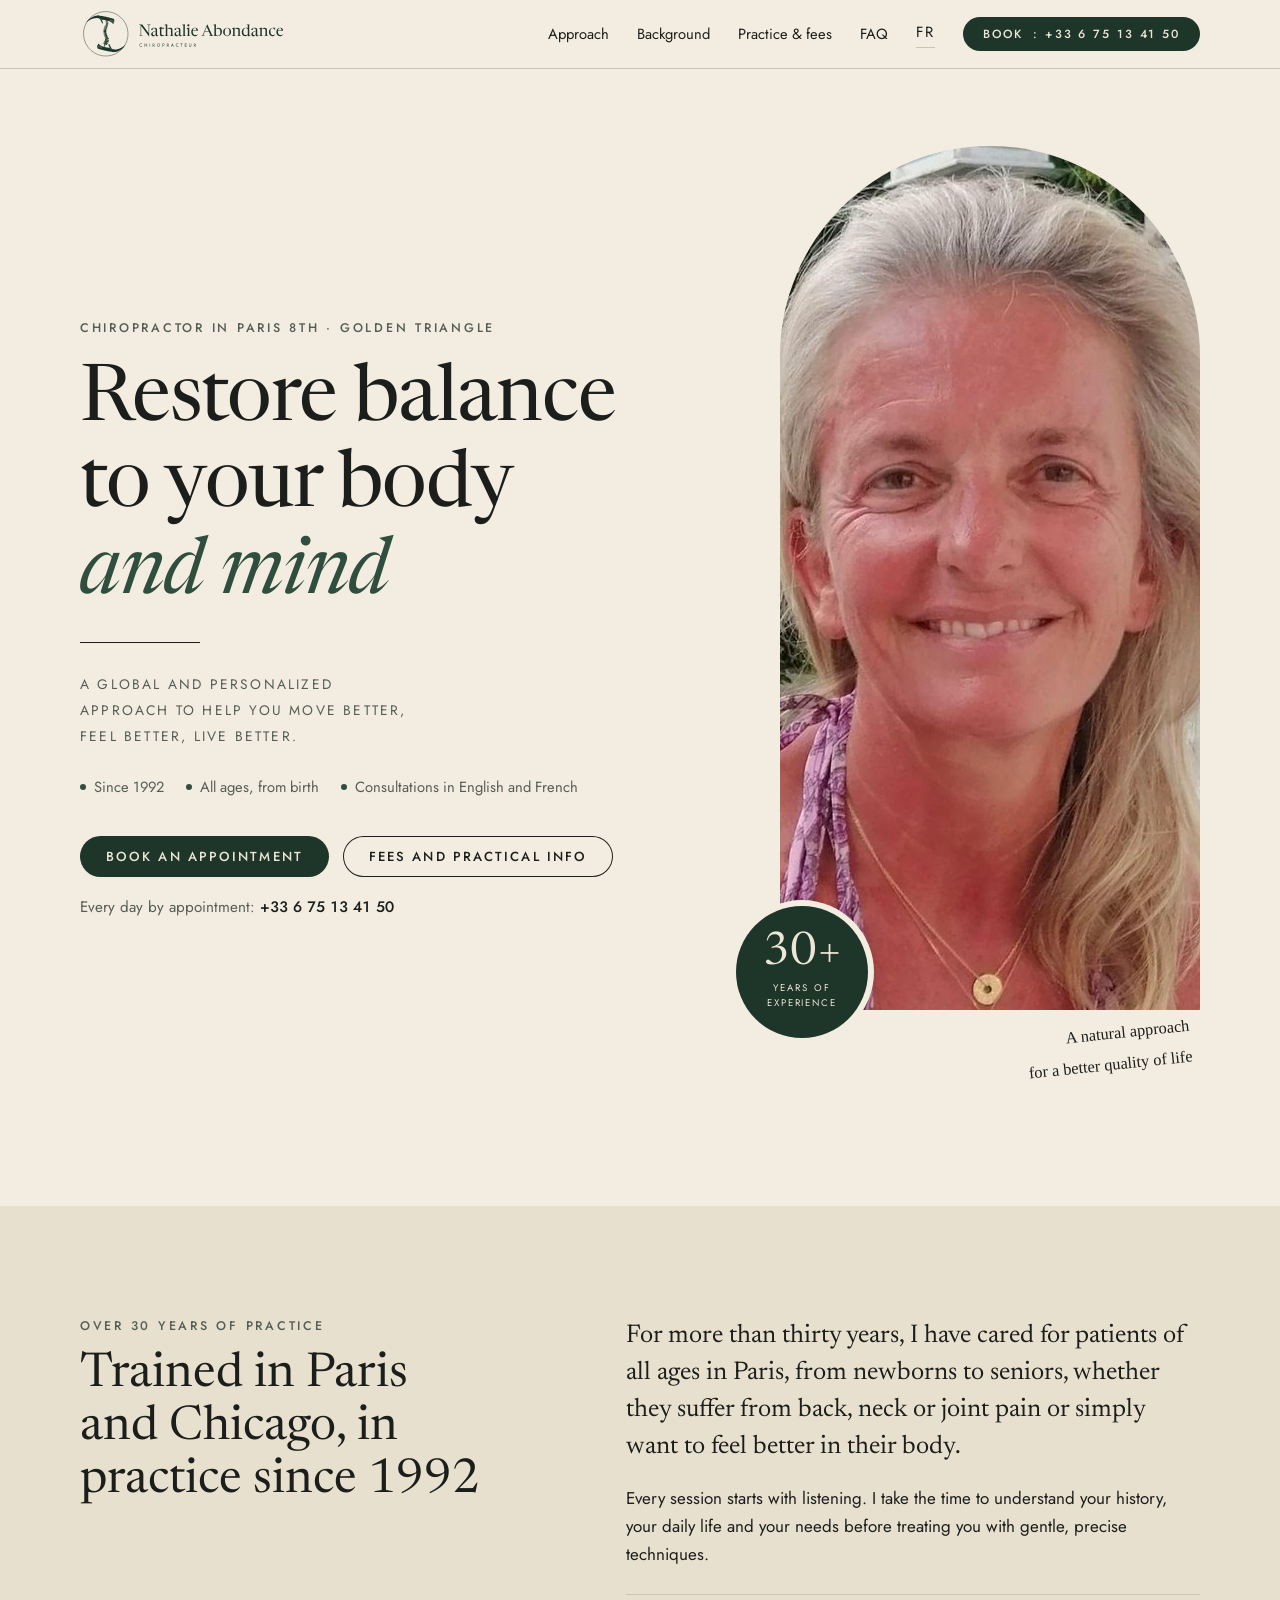
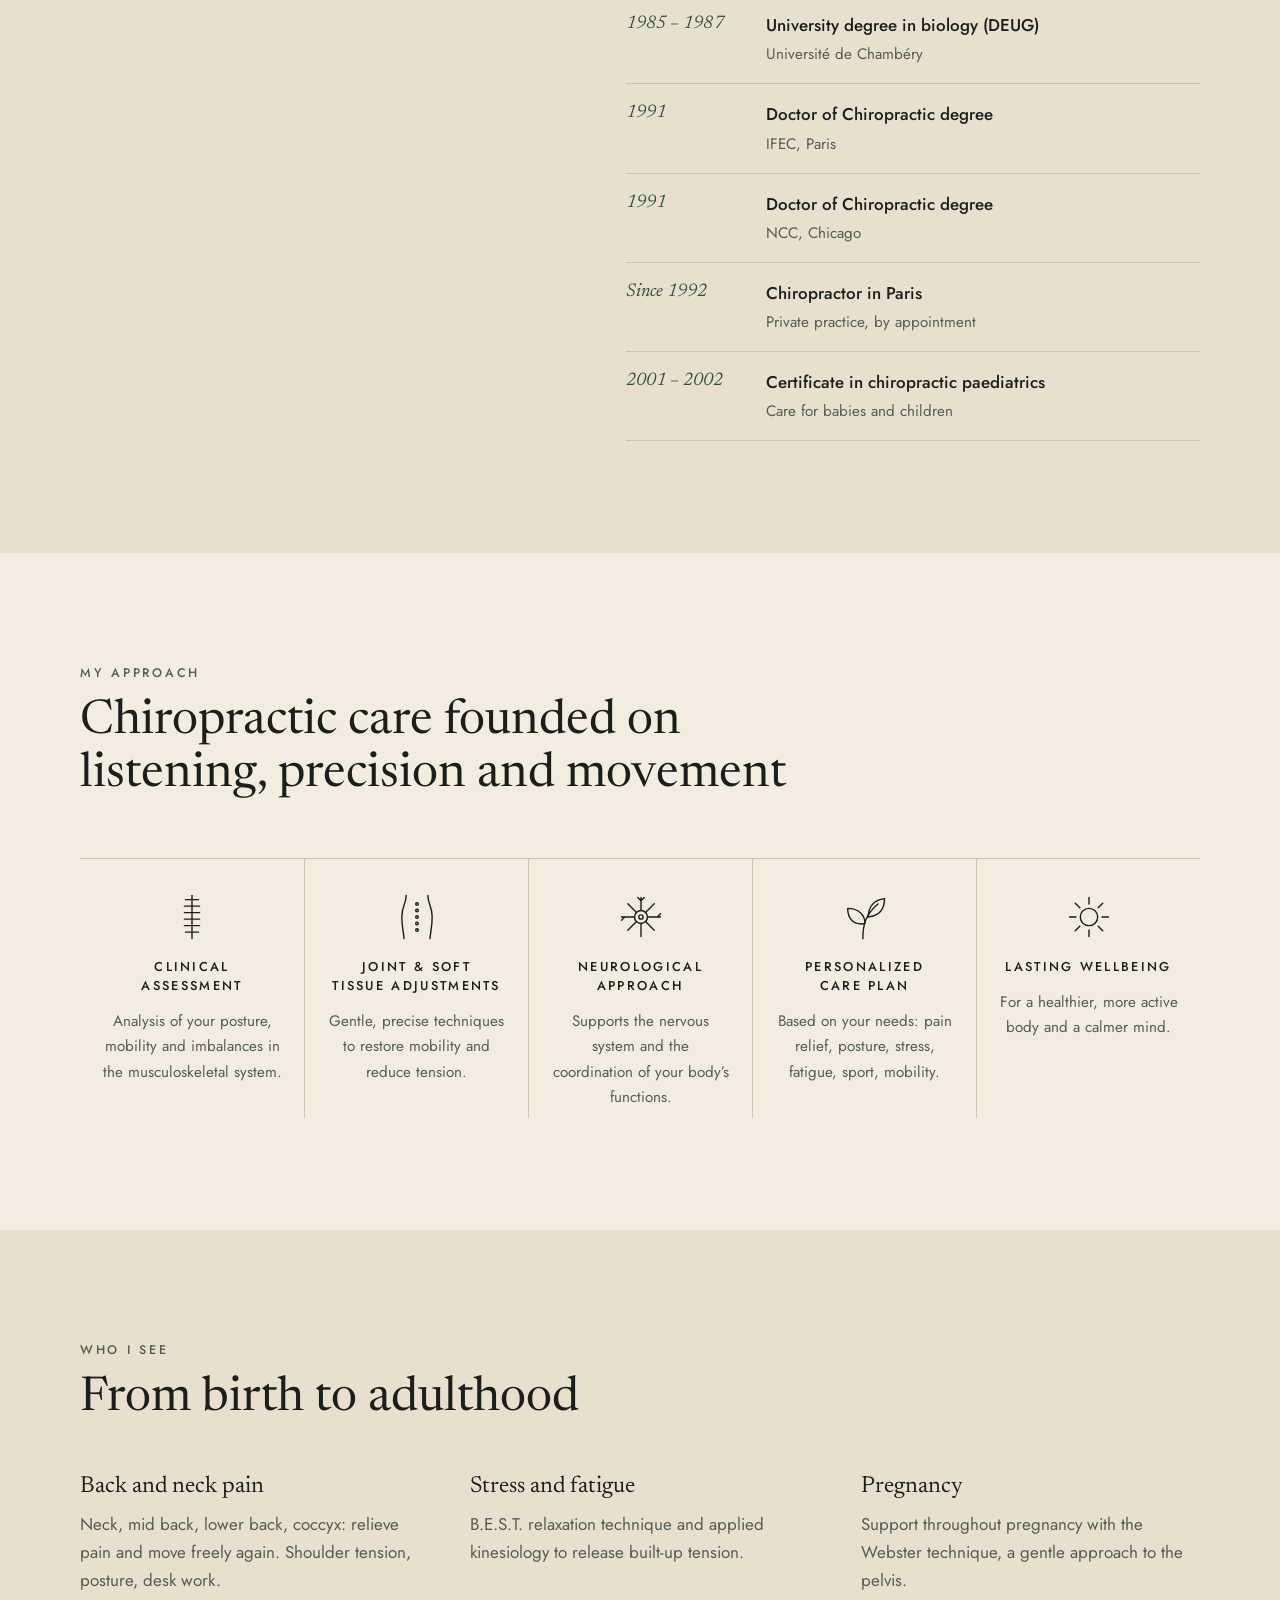
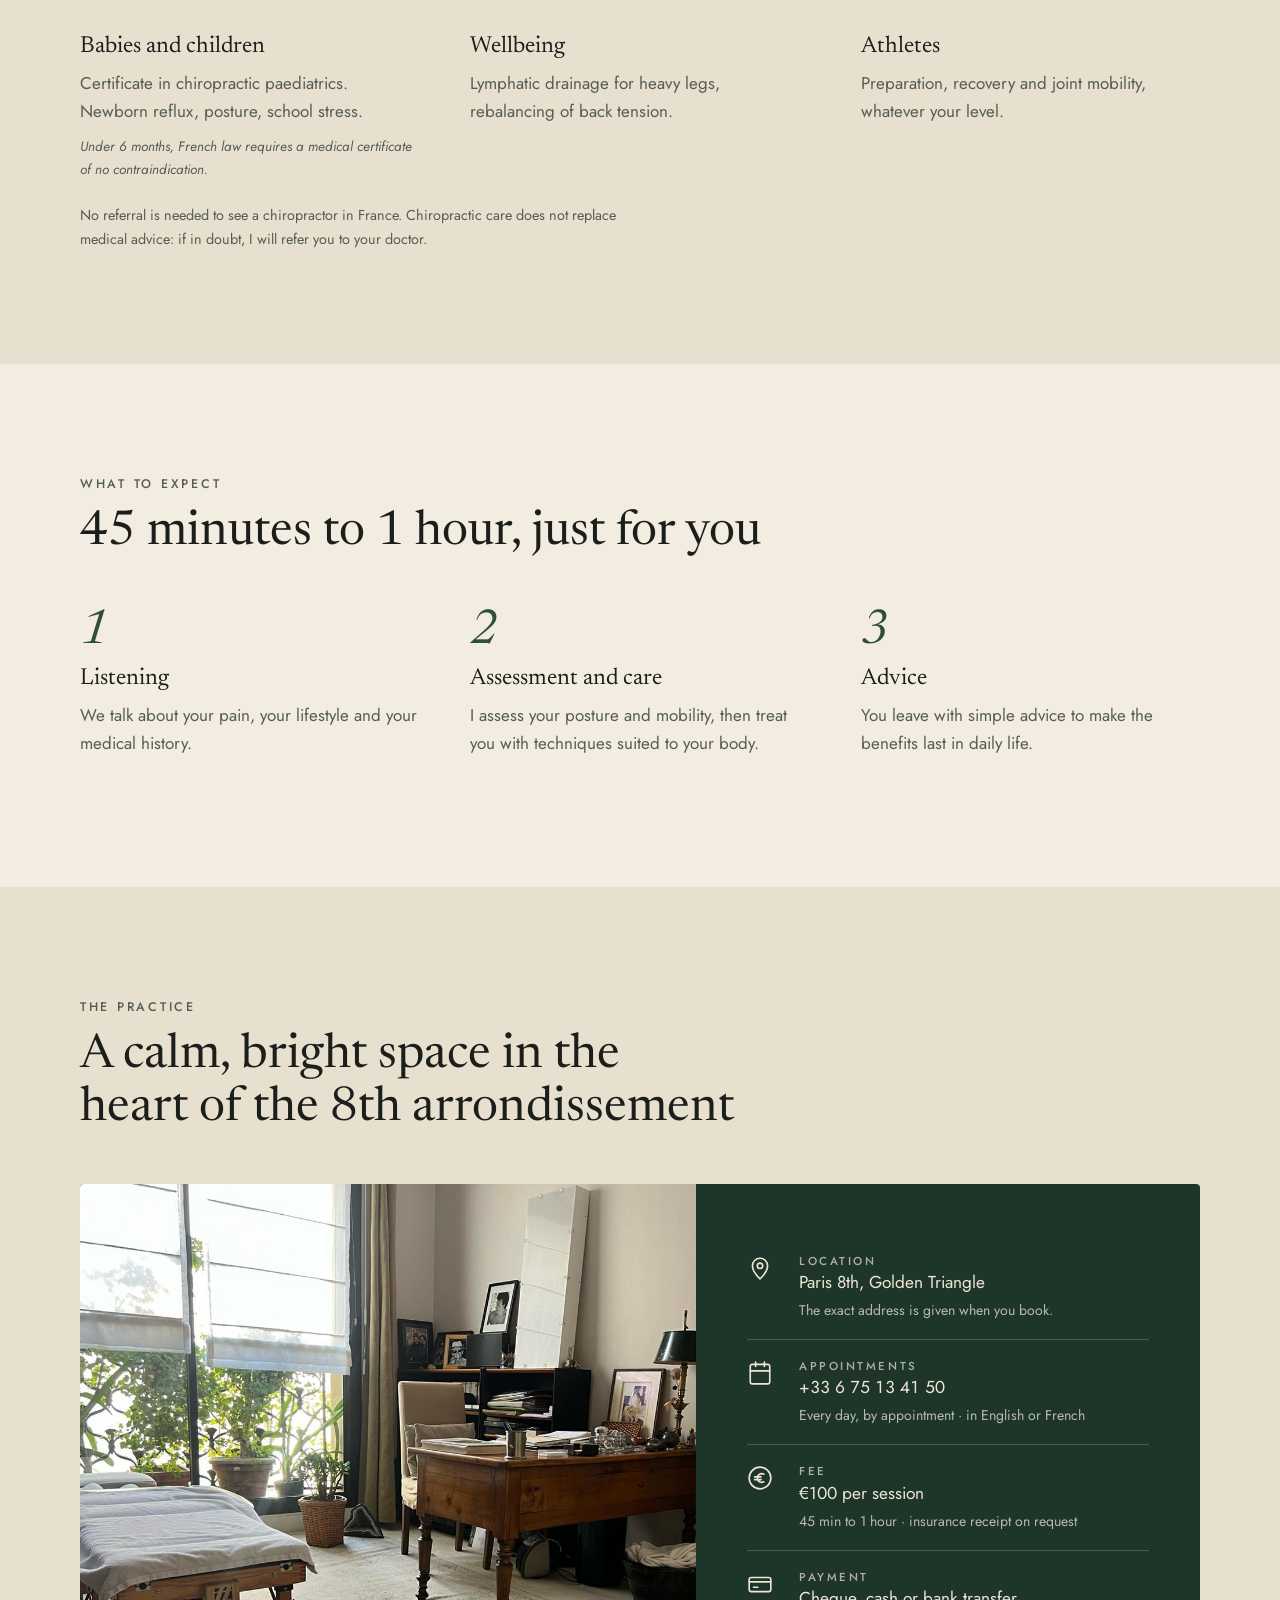
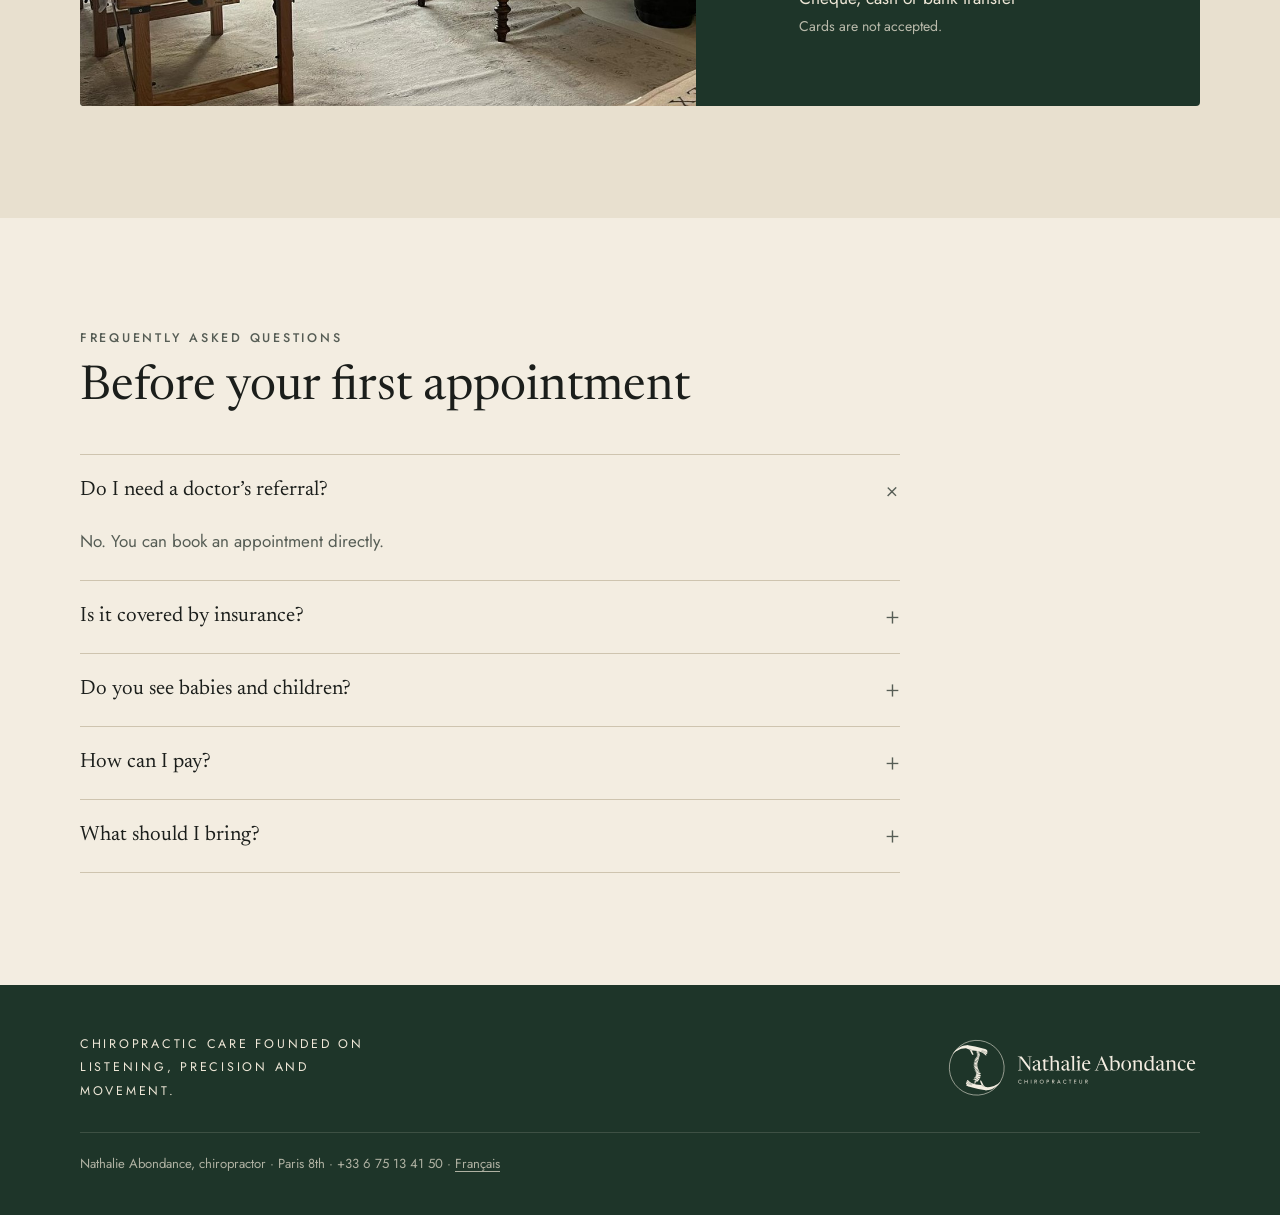
==== en.html @ 0d1b5d52 "Site vitrine de Nathalie Abondance, chiropracteur Version FR et EN, logo, favicon, données structuré" ====
<!doctype html>
<html lang="en">
<head>
<meta charset="utf-8">
<meta name="viewport" content="width=device-width, initial-scale=1, viewport-fit=cover">
<title>Nathalie Abondance, English-speaking chiropractor in Paris 8th</title>
<meta name="description" content="Nathalie Abondance, English-speaking chiropractor in Paris 8th arrondissement (Golden Triangle), trained in Paris and Chicago, in practice since 1992. Back and neck pain, stress, pregnancy, babies and children. €100 per session, by appointment.">
<link rel="canonical" href="https://nabondance-chiro.fr/en.html">
<link rel="alternate" hreflang="fr" href="https://nabondance-chiro.fr/">
<link rel="alternate" hreflang="en" href="https://nabondance-chiro.fr/en.html">
<link rel="alternate" hreflang="x-default" href="https://nabondance-chiro.fr/">
<meta property="og:type" content="website">
<meta property="og:locale" content="en_GB">
<meta property="og:title" content="Nathalie Abondance, English-speaking chiropractor in Paris">
<meta property="og:description" content="Over 30 years of experience. A global and personalized approach, from birth to adulthood. Consultations in English and French. Paris 8th, Golden Triangle.">
<meta property="og:image" content="https://nabondance-chiro.fr/images/portrait.jpg">
<meta name="theme-color" content="#F3EDE1">
<link rel="preconnect" href="https://fonts.googleapis.com">
<link rel="preconnect" href="https://fonts.gstatic.com" crossorigin>
<link rel="stylesheet" href="https://fonts.googleapis.com/css2?family=Newsreader:ital,opsz,wght@0,6..72,400;0,6..72,500;1,6..72,400&family=Jost:wght@400;500&family=Homemade+Apple&display=swap">
<link rel="icon" href="logo/favicon.svg" type="image/svg+xml">
<link rel="icon" href="logo/favicon-32.png" sizes="32x32" type="image/png">
<link rel="apple-touch-icon" href="logo/apple-touch-icon.png">
<link rel="stylesheet" href="styles.css">
<script type="application/ld+json">
{
  "@context": "https://schema.org",
  "@type": "MedicalBusiness",
  "name": "Nathalie Abondance, chiropractor",
  "description": "English-speaking chiropractor in Paris 8th, Golden Triangle. In practice since 1992. Adults, pregnant women, babies and children.",
  "url": "https://nabondance-chiro.fr/en.html",
  "image": "https://nabondance-chiro.fr/images/portrait.jpg",
  "logo": "https://nabondance-chiro.fr/logo/logo.svg",
  "telephone": "+33675134150",
  "priceRange": "€100",
  "currenciesAccepted": "EUR",
  "paymentAccepted": "Cheque, cash, bank transfer",
  "availableLanguage": ["en", "fr"],
  "address": {
    "@type": "PostalAddress",
    "postalCode": "75008",
    "addressLocality": "Paris",
    "addressCountry": "FR"
  },
  "areaServed": "Paris"
}
</script>
</head>
<body>

<header class="entete">
  <div class="cadre">
    <a class="marque" href="#home"><img src="logo/logo.svg" alt="Nathalie Abondance, chiropractor" width="622" height="156"></a>
    <nav class="nav" aria-label="Main navigation">
      <a href="#approach">Approach</a>
      <a href="#background">Background</a>
      <a href="#practice">Practice &amp; fees</a>
      <a href="#faq">FAQ</a>
      <a class="langue" href="index.html" hreflang="fr" lang="fr">FR</a>
      <a class="bouton" href="tel:+33675134150">Book<span>: +33 6 75 13 41 50</span></a>
    </nav>
  </div>
</header>

<main>
  <section class="bande accroche" id="home">
    <div class="cadre">
      <div>
        <p class="etiquette">Chiropractor in Paris 8th · Golden Triangle</p>
        <h1>Restore balance to your body <em>and mind</em></h1>
        <hr class="filet-court">
        <p class="sous-titre">A global and personalized approach to help you move better, feel better, live better.</p>
        <ul class="infos-cles">
          <li>Since 1992</li>
          <li>All ages, from birth</li>
          <li>Consultations in English and French</li>
        </ul>
        <div class="actions">
          <a class="bouton" href="tel:+33675134150">Book an appointment</a>
          <a class="bouton bouton--clair" href="#practice">Fees and practical info</a>
        </div>
        <p class="tel-visible">Every day by appointment: <strong>+33 6 75 13 41 50</strong></p>
      </div>
      <figure class="portrait" style="margin:0">
        <img src="images/portrait.jpg" alt="Portrait of Nathalie Abondance, chiropractor in Paris" width="660" height="864">
        <div class="sceau" aria-label="Over 30 years of experience"><b>30+</b><span>years of<br>experience</span></div>
        <figcaption class="mot-main">A natural approach<br>for a better quality of life</figcaption>
      </figure>
    </div>
  </section>

  <section class="bande bande--sable experience" id="background" aria-labelledby="t-bg">
    <div class="cadre">
      <div>
        <p class="etiquette">Over 30 years of practice</p>
        <h2 class="titre-section" id="t-bg">Trained in Paris and Chicago, in practice since 1992</h2>
      </div>
      <div class="texte">
        <p>For more than thirty years, I have cared for patients of all ages in Paris, from newborns to seniors, whether they suffer from back, neck or joint pain or simply want to feel better in their body.</p>
        <p>Every session starts with listening. I take the time to understand your history, your daily life and your needs before treating you with gentle, precise techniques.</p>
        <ol class="parcours">
          <li><time>1985 – 1987</time><div><b>University degree in biology (DEUG)</b><span>Université de Chambéry</span></div></li>
          <li><time>1991</time><div><b>Doctor of Chiropractic degree</b><span>IFEC, Paris</span></div></li>
          <li><time>1991</time><div><b>Doctor of Chiropractic degree</b><span>NCC, Chicago</span></div></li>
          <li><time>Since 1992</time><div><b>Chiropractor in Paris</b><span>Private practice, by appointment</span></div></li>
          <li><time>2001 – 2002</time><div><b>Certificate in chiropractic paediatrics</b><span>Care for babies and children</span></div></li>
        </ol>
      </div>
    </div>
  </section>

  <section class="bande" id="approach" aria-labelledby="t-ap">
    <div class="cadre">
      <p class="etiquette">My approach</p>
      <h2 class="titre-section" id="t-ap">Chiropractic care founded on listening, precision and movement</h2>
      <div class="piliers">
        <article class="pilier">
          <svg viewBox="0 0 48 48" aria-hidden="true"><path d="M24 4v40"/><path d="M18 8h12M17 14h14M17 20h14M17 26h14M17 32h14M18 38h12"/></svg>
          <h3>Clinical assessment</h3>
          <p>Analysis of your posture, mobility and imbalances in the musculoskeletal system.</p>
        </article>
        <article class="pilier">
          <svg viewBox="0 0 48 48" aria-hidden="true"><path d="M14 4c0 8-4 10-4 20s2 16 2 20M34 4c0 8 4 10 4 20s-2 16-2 20"/><circle cx="24" cy="12" r="1.2"/><circle cx="24" cy="18" r="1.2"/><circle cx="24" cy="24" r="1.2"/><circle cx="24" cy="30" r="1.2"/><circle cx="24" cy="36" r="1.2"/></svg>
          <h3>Joint &amp; soft tissue adjustments</h3>
          <p>Gentle, precise techniques to restore mobility and reduce tension.</p>
        </article>
        <article class="pilier">
          <svg viewBox="0 0 48 48" aria-hidden="true"><circle cx="24" cy="24" r="6"/><circle cx="24" cy="24" r="2"/><path d="M24 18V6M24 30v12M18 24H6M30 24h12M19.8 19.8l-8-8M28.2 28.2l8 8M28.2 19.8l8-8M19.8 28.2l-8 8M24 9l-3-3M24 9l3-3M9 24l-3 3M39 24l3-3"/></svg>
          <h3>Neurological approach</h3>
          <p>Supports the nervous system and the coordination of your body’s functions.</p>
        </article>
        <article class="pilier">
          <svg viewBox="0 0 48 48" aria-hidden="true"><path d="M22 44c0-12 2-22 14-32"/><path d="M24 30c-10 2-16-4-16-14 10 0 16 6 16 14z"/><path d="M27 24c0-10 6-16 15-17 0 10-5 16-15 17z"/></svg>
          <h3>Personalized care plan</h3>
          <p>Based on your needs: pain relief, posture, stress, fatigue, sport, mobility.</p>
        </article>
        <article class="pilier">
          <svg viewBox="0 0 48 48" aria-hidden="true"><circle cx="24" cy="24" r="8"/><path d="M24 6v6M24 36v6M6 24h6M36 24h6M11.3 11.3l4.2 4.2M32.5 32.5l4.2 4.2M36.7 11.3l-4.2 4.2M15.5 32.5l-4.2 4.2"/></svg>
          <h3>Lasting wellbeing</h3>
          <p>For a healthier, more active body and a calmer mind.</p>
        </article>
      </div>
    </div>
  </section>

  <section class="bande bande--sable" aria-labelledby="t-who">
    <div class="cadre">
      <p class="etiquette">Who I see</p>
      <h2 class="titre-section" id="t-who">From birth to adulthood</h2>
      <div class="publics">
        <div class="public"><h3>Back and neck pain</h3><p>Neck, mid back, lower back, coccyx: relieve pain and move freely again. Shoulder tension, posture, desk work.</p></div>
        <div class="public"><h3>Stress and fatigue</h3><p>B.E.S.T. relaxation technique and applied kinesiology to release built-up tension.</p></div>
        <div class="public"><h3>Pregnancy</h3><p>Support throughout pregnancy with the Webster technique, a gentle approach to the pelvis.</p></div>
        <div class="public"><h3>Babies and children</h3><p>Certificate in chiropractic paediatrics. Newborn reflux, posture, school stress.</p><small>Under 6 months, French law requires a medical certificate of no contraindication.</small></div>
        <div class="public"><h3>Wellbeing</h3><p>Lymphatic drainage for heavy legs, rebalancing of back tension.</p></div>
        <div class="public"><h3>Athletes</h3><p>Preparation, recovery and joint mobility, whatever your level.</p></div>
      </div>
      <p class="note">No referral is needed to see a chiropractor in France. Chiropractic care does not replace medical advice: if in doubt, I will refer you to your doctor.</p>
    </div>
  </section>

  <section class="bande" aria-labelledby="t-session">
    <div class="cadre">
      <p class="etiquette">What to expect</p>
      <h2 class="titre-section" id="t-session">45 minutes to 1 hour, just for you</h2>
      <ol class="etapes">
        <li><h3>Listening</h3><p>We talk about your pain, your lifestyle and your medical history.</p></li>
        <li><h3>Assessment and care</h3><p>I assess your posture and mobility, then treat you with techniques suited to your body.</p></li>
        <li><h3>Advice</h3><p>You leave with simple advice to make the benefits last in daily life.</p></li>
      </ol>
    </div>
  </section>

  <section class="bande bande--sable" id="practice" aria-labelledby="t-practice">
    <div class="cadre">
      <p class="etiquette">The practice</p>
      <h2 class="titre-section" id="t-practice">A calm, bright space in the heart of the 8th arrondissement</h2>
      <div class="contact">
        <img src="images/cabinet.jpg" alt="Nathalie Abondance’s practice: treatment table, antique desk and large windows onto greenery" width="1200" height="900" loading="lazy">
        <div class="fiches">
          <div class="fiche">
            <svg viewBox="0 0 24 24" aria-hidden="true"><path d="M12 22s7-6.5 7-12a7 7 0 0 0-14 0c0 5.5 7 12 7 12z"/><circle cx="12" cy="10" r="2.5"/></svg>
            <div><p class="etiquette">Location</p><p>Paris 8th, Golden Triangle<small>The exact address is given when you book.</small></p></div>
          </div>
          <div class="fiche">
            <svg viewBox="0 0 24 24" aria-hidden="true"><rect x="3" y="4" width="18" height="18" rx="2"/><path d="M16 2v4M8 2v4M3 10h18"/></svg>
            <div><p class="etiquette">Appointments</p><p><a href="tel:+33675134150">+33 6 75 13 41 50</a><small>Every day, by appointment · in English or French</small></p></div>
          </div>
          <div class="fiche">
            <svg viewBox="0 0 24 24" aria-hidden="true"><circle cx="12" cy="12" r="10"/><path d="M15.5 8.5a4 4 0 1 0 0 7M7 11h6M7 13.5h6"/></svg>
            <div><p class="etiquette">Fee</p><p>€100 per session<small>45 min to 1 hour · insurance receipt on request</small></p></div>
          </div>
          <div class="fiche">
            <svg viewBox="0 0 24 24" aria-hidden="true"><rect x="2" y="6" width="20" height="13" rx="2"/><path d="M2 10h20M6 15h4"/></svg>
            <div><p class="etiquette">Payment</p><p>Cheque, cash or bank transfer<small>Cards are not accepted.</small></p></div>
          </div>
        </div>
      </div>
    </div>
  </section>

  <section class="bande" id="faq" aria-labelledby="t-faq">
    <div class="cadre">
      <p class="etiquette">Frequently asked questions</p>
      <h2 class="titre-section" id="t-faq">Before your first appointment</h2>
      <div class="faq">
        <details open><summary>Do I need a doctor’s referral?</summary><p>No. You can book an appointment directly.</p></details>
        <details><summary>Is it covered by insurance?</summary><p>Chiropractic care is not covered by the French national health system, but many private insurers and French “mutuelles” reimburse all or part of the sessions. A receipt for your insurance is provided on request.</p></details>
        <details><summary>Do you see babies and children?</summary><p>Yes, I see patients of all ages and hold a certificate in chiropractic paediatrics. For babies under 6 months, French law requires a medical certificate of no contraindication.</p></details>
        <details><summary>How can I pay?</summary><p>By cheque, in cash or by bank transfer. Cards are not accepted.</p></details>
        <details><summary>What should I bring?</summary><p>Any recent scans or reports (X-rays, MRI) and comfortable clothing.</p></details>
      </div>
    </div>
  </section>
</main>

<footer class="pied">
  <div class="cadre">
    <p class="devise">Chiropractic care founded on listening, precision and movement.</p>
    <img class="logo-pied" src="logo/logo-creme.svg" alt="" width="622" height="156" loading="lazy">
    <p class="legal">Nathalie Abondance, chiropractor · Paris 8th · +33 6 75 13 41 50 · <a href="index.html" hreflang="fr" lang="fr">Français</a></p>
  </div>
</footer>

</body>
</html>
---- styles.css ----
/* Mise en page : bandeaux pleine largeur alternant crème et sable, colonne de texte à gauche, un seul aplat vert sapin pour le contact */
:root {
  --creme: #F3EDE1;
  --sable: #E8E0CF;
  --sapin: #1E3529;
  --sapin-clair: #2F4E3E;
  --encre: #1B1E1B;
  --gris: #565D55;
  --filet: #CEC4AF;
  --sur-sapin: #EDE6D6;
  --display: "Newsreader", "Iowan Old Style", "Palatino Linotype", Georgia, serif;
  --texte: "Jost", "Avenir Next", "Segoe UI", system-ui, sans-serif;
  --main: "Homemade Apple", "Snell Roundhand", "Segoe Script", cursive;
  --gouttiere-g: max(20px, env(safe-area-inset-left, 0px));
  --gouttiere-d: max(20px, env(safe-area-inset-right, 0px));
  color-scheme: light;
}
* { box-sizing: border-box; }
html { scroll-behavior: smooth; scroll-padding-top: 80px; }
@media (prefers-reduced-motion: reduce) { html { scroll-behavior: auto; } }
body {
  margin: 0;
  background: var(--creme);
  color: var(--encre);
  font: 400 17px/1.65 var(--texte);
  -webkit-font-smoothing: antialiased;
  overflow-x: clip;
}
img { max-width: 100%; display: block; }
a { color: inherit; }
a:focus-visible, button:focus-visible { outline: 2px solid var(--sapin-clair); outline-offset: 3px; border-radius: 2px; }
h1, h2, h3 { font-family: var(--display); font-weight: 400; line-height: 1.1; text-wrap: balance; margin: 0; }
p { margin: 0; }

.bande { padding-block: clamp(56px, 9vw, 112px); padding-left: var(--gouttiere-g); padding-right: var(--gouttiere-d); }
.bande--sable { background: var(--sable); }
.cadre { max-width: 1120px; margin-inline: auto; }

.etiquette {
  font: 500 0.78rem/1.4 var(--texte);
  letter-spacing: 0.22em;
  text-transform: uppercase;
  color: var(--gris);
}
.titre-section { font-size: clamp(2rem, 4.2vw, 3rem); margin-top: 14px; }
.chapo { color: var(--gris); max-width: 58ch; margin-top: 18px; }

.bouton {
  display: inline-flex; align-items: center; gap: 10px;
  padding: 14px 26px;
  background: var(--sapin); color: var(--sur-sapin);
  text-decoration: none; font: 500 0.82rem/1 var(--texte);
  letter-spacing: 0.16em; text-transform: uppercase;
  border-radius: 999px;
  transition: background .2s;
}
.bouton:hover { background: var(--sapin-clair); }
.bouton--clair { background: transparent; color: var(--encre); box-shadow: inset 0 0 0 1px var(--encre); }
.bouton--clair:hover { background: var(--sable); }

/* En-tête */
body::before { content: ""; position: fixed; inset: 0 0 auto; height: env(safe-area-inset-top, 0px); z-index: 10; background: var(--creme); }
.entete {
  position: sticky; top: env(safe-area-inset-top, 0px); z-index: 5;
  background: color-mix(in srgb, var(--creme) 94%, transparent);
  backdrop-filter: blur(6px);
  border-bottom: 1px solid var(--filet);
  padding-left: var(--gouttiere-g); padding-right: var(--gouttiere-d);
}
.entete .cadre { display: flex; align-items: center; justify-content: space-between; gap: 24px; min-height: 68px; }
.marque { text-decoration: none; display: grid; line-height: 1.1; }
.marque b { font: 500 1.3rem/1.1 var(--display); }
.marque span { font-size: 0.66rem; letter-spacing: 0.3em; text-transform: uppercase; color: var(--gris); }
.nav { display: flex; gap: 28px; align-items: center; }
.nav a { text-decoration: none; font-size: 0.92rem; }
.nav a:not(.bouton):hover { text-decoration: underline; text-underline-offset: 5px; }
.nav .bouton { padding: 11px 20px; font-size: 0.74rem; }
@media (max-width: 860px) { .nav a:not(.bouton) { display: none; } }
@media (max-width: 420px) { .nav .bouton span { display: none; } }

/* Accroche */
.accroche { padding-top: clamp(40px, 6vw, 80px); }
.accroche .cadre { display: grid; grid-template-columns: minmax(0, 1.15fr) minmax(0, 0.85fr); gap: clamp(32px, 6vw, 88px); align-items: center; }
.accroche h1 { font-size: clamp(2.6rem, 6.4vw, 4.9rem); letter-spacing: -0.015em; margin-top: 22px; }
.accroche h1 em { font-style: italic; color: var(--sapin-clair); }
.filet-court { width: 120px; height: 1px; background: var(--encre); border: 0; margin: 24px 0 0; }
.accroche .sous-titre { margin-top: 28px; max-width: 42ch; font-size: 0.86rem; letter-spacing: 0.16em; text-transform: uppercase; color: var(--gris); line-height: 1.9; }
.actions { display: flex; flex-wrap: wrap; gap: 14px; margin-top: 36px; }
.tel-visible { margin-top: 18px; color: var(--gris); font-size: 0.95rem; }
.tel-visible strong { color: var(--encre); font-weight: 500; font-variant-numeric: tabular-nums; }

.portrait { position: relative; justify-self: end; width: min(100%, 420px); }
.portrait img {
  width: 100%; aspect-ratio: 3 / 4; object-position: 50% 20%; object-fit: cover;
  border-radius: 999px 999px 4px 4px;
}
.sceau {
  position: absolute; left: -44px; bottom: 56px;
  width: 132px; height: 132px; border-radius: 50%;
  background: var(--sapin); color: var(--sur-sapin);
  display: grid; place-content: center; text-align: center;
  box-shadow: 0 0 0 6px var(--creme);
}
.sceau b { font: 400 2.9rem/0.9 var(--display); }
.sceau span { font-size: 0.6rem; letter-spacing: 0.2em; text-transform: uppercase; margin-top: 6px; line-height: 1.5; }
.mot-main {
  font: 400 1.02rem/1.9 var(--main); color: var(--encre);
  transform: rotate(-6deg); text-align: right;
  margin: 22px 8px 0 0;
}
@media (max-width: 780px) {
  .accroche .cadre { grid-template-columns: 1fr; }
  .portrait { justify-self: center; width: min(78%, 340px); }
  .sceau { left: -10px; bottom: 96px; width: 104px; height: 104px; }
  .mot-main { font-size: 0.9rem; margin-top: 18px; text-align: center; }
  .sceau b { font-size: 2.3rem; }
}

/* Expérience */
.experience .cadre { display: grid; grid-template-columns: minmax(0, 0.9fr) minmax(0, 1.1fr); gap: clamp(32px, 6vw, 96px); }
.experience .texte { display: grid; gap: 18px; max-width: 60ch; }
.experience .texte p:first-child { font: 400 clamp(1.3rem, 2.2vw, 1.6rem)/1.45 var(--display); }
@media (max-width: 780px) { .experience .cadre { grid-template-columns: 1fr; } }

/* Piliers */
.piliers { display: grid; grid-template-columns: repeat(5, minmax(0, 1fr)); margin-top: 56px; border-top: 1px solid var(--filet); }
.pilier { padding: 32px 22px 8px; text-align: center; display: grid; justify-items: center; align-content: start; gap: 14px; }
.pilier + .pilier { border-left: 1px solid var(--filet); }
.pilier svg { width: 52px; height: 52px; stroke: var(--encre); fill: none; stroke-width: 1.3; stroke-linecap: round; stroke-linejoin: round; }
.pilier h3 { font: 500 0.8rem/1.5 var(--texte); letter-spacing: 0.18em; text-transform: uppercase; }
.pilier p { font-size: 0.95rem; color: var(--gris); }
@media (max-width: 960px) {
  .piliers { grid-template-columns: repeat(2, minmax(0, 1fr)); border-top: 0; }
  .pilier { border-top: 1px solid var(--filet); text-align: left; justify-items: start; padding: 28px 0 8px; }
  .pilier + .pilier { border-left: 0; }
  .piliers { column-gap: 32px; }
  .pilier:last-child { grid-column: 1 / -1; }
}
@media (max-width: 560px) { .piliers { grid-template-columns: 1fr; } }

/* Motifs */
.motifs { display: flex; flex-wrap: wrap; gap: 10px; margin-top: 32px; padding: 0; list-style: none; }
.motifs li { padding: 9px 18px; border: 1px solid var(--filet); border-radius: 999px; font-size: 0.95rem; background: var(--creme); }
.note { margin-top: 24px; font-size: 0.9rem; color: var(--gris); max-width: 64ch; }

/* Séance */
.etapes { display: grid; grid-template-columns: repeat(3, minmax(0, 1fr)); gap: clamp(24px, 4vw, 56px); margin-top: 48px; padding: 0; list-style: none; counter-reset: etape; }
.etapes li { counter-increment: etape; display: grid; gap: 10px; align-content: start; }
.etapes li::before { content: counter(etape); font: italic 400 3rem/1 var(--display); color: var(--sapin-clair); }
.etapes h3 { font-size: 1.45rem; }
.etapes p { color: var(--gris); }
@media (max-width: 780px) { .etapes { grid-template-columns: 1fr; } }

/* Cabinet et contact */
.contact { display: grid; grid-template-columns: minmax(0, 1.1fr) minmax(0, 0.9fr); margin-top: 48px; background: var(--sapin); color: var(--sur-sapin); border-radius: 4px; overflow: hidden; }
.contact img { width: 100%; height: 100%; object-fit: cover; min-height: 320px; }
.fiches { display: grid; align-content: center; padding: clamp(28px, 4vw, 52px); }
.fiche { display: grid; grid-template-columns: 36px minmax(0, 1fr); gap: 16px; padding-block: 18px; }
.fiche + .fiche { border-top: 1px solid color-mix(in srgb, var(--sur-sapin) 22%, transparent); }
.fiche svg { width: 26px; height: 26px; stroke: var(--sur-sapin); fill: none; stroke-width: 1.5; stroke-linecap: round; stroke-linejoin: round; margin-top: 2px; }
.fiche .etiquette { color: color-mix(in srgb, var(--sur-sapin) 70%, transparent); font-size: 0.72rem; }
.fiche p { font-size: 1.08rem; line-height: 1.5; }
.fiche a { text-decoration: none; font-variant-numeric: tabular-nums; }
.fiche a:hover { text-decoration: underline; text-underline-offset: 4px; }
.fiche small { display: block; font-size: 0.88rem; opacity: 0.75; margin-top: 4px; }
@media (max-width: 860px) { .contact { grid-template-columns: 1fr; } .contact img { min-height: 0; aspect-ratio: 3 / 2; } }

/* FAQ */
.faq { margin-top: 40px; border-top: 1px solid var(--filet); max-width: 820px; }
.faq details { border-bottom: 1px solid var(--filet); }
.faq summary { cursor: pointer; list-style: none; display: flex; justify-content: space-between; gap: 20px; padding-block: 22px; font: 400 1.3rem/1.35 var(--display); }
.faq summary::-webkit-details-marker { display: none; }
.faq summary::after { content: "+"; font: 300 1.6rem/1 var(--texte); color: var(--gris); transition: transform .2s; }
.faq details[open] summary::after { transform: rotate(45deg); }
.faq details p { padding-bottom: 24px; color: var(--gris); max-width: 64ch; }

/* Pied de page */
.pied { background: var(--sapin); color: var(--sur-sapin); padding-block: 48px calc(40px + env(safe-area-inset-bottom, 0px)); padding-left: var(--gouttiere-g); padding-right: var(--gouttiere-d); }
.pied .cadre { display: flex; flex-wrap: wrap; align-items: center; justify-content: space-between; gap: 28px; }
.pied .devise { font-size: 0.78rem; letter-spacing: 0.22em; text-transform: uppercase; max-width: 46ch; line-height: 1.9; }
.pied .signature { font: 400 1.25rem/1.6 var(--main); transform: rotate(-5deg); }
.pied .legal { flex-basis: 100%; font-size: 0.82rem; opacity: 0.7; border-top: 1px solid color-mix(in srgb, var(--sur-sapin) 22%, transparent); padding-top: 20px; }

/* Langue */
.langue { font-size: 0.78rem; letter-spacing: 0.16em; text-decoration: none; border-bottom: 1px solid var(--filet); padding-bottom: 2px; }
.nav .langue { display: inline; }
.infos-cles { display: flex; flex-wrap: wrap; gap: 8px 22px; margin-top: 26px; padding: 0; list-style: none; font-size: 0.92rem; color: var(--gris); }
.infos-cles li { display: flex; align-items: center; gap: 8px; }
.infos-cles li::before { content: ""; width: 6px; height: 6px; border-radius: 50%; background: var(--sapin-clair); }

/* Parcours */
.parcours { list-style: none; padding: 0; margin: 8px 0 0; display: grid; gap: 0; border-top: 1px solid var(--filet); }
.parcours li { display: grid; grid-template-columns: 7.5rem minmax(0, 1fr); gap: 20px; padding-block: 16px; border-bottom: 1px solid var(--filet); }
.parcours time { font: italic 400 1.15rem/1.4 var(--display); color: var(--sapin-clair); font-variant-numeric: tabular-nums; }
.parcours b { font-weight: 500; display: block; }
.parcours span { color: var(--gris); font-size: 0.95rem; }
@media (max-width: 480px) { .parcours li { grid-template-columns: 1fr; gap: 2px; } }

/* Publics */
.publics { display: grid; grid-template-columns: repeat(3, minmax(0, 1fr)); gap: 40px clamp(24px, 4vw, 56px); margin-top: 48px; }
.public h3 { font-size: 1.45rem; }
.public p { color: var(--gris); margin-top: 10px; }
.public small { display: block; margin-top: 10px; font-size: 0.85rem; color: var(--gris); font-style: italic; }
@media (max-width: 860px) { .publics { grid-template-columns: repeat(2, minmax(0, 1fr)); } }
@media (max-width: 560px) { .publics { grid-template-columns: 1fr; } }

/* Page légale */
.legal-page { max-width: 760px; }
.legal-page h1 { font-size: clamp(2.2rem, 5vw, 3.2rem); margin-top: 14px; }
.legal-page h2 { font-size: 1.5rem; margin-top: 44px; margin-bottom: 12px; }
.legal-page p, .legal-page li { color: var(--gris); }
.legal-page dl { display: grid; grid-template-columns: 12rem minmax(0, 1fr); gap: 8px 20px; margin: 0; }
.legal-page dt { font-weight: 500; color: var(--encre); }
.legal-page dd { margin: 0; color: var(--gris); font-variant-numeric: tabular-nums; }
.a-completer { background: #F6E3B4; color: var(--encre); padding: 0 6px; border-radius: 3px; }
@media (max-width: 560px) { .legal-page dl { grid-template-columns: 1fr; gap: 2px; } .legal-page dd { margin-bottom: 10px; } }
.pied .legal a { text-underline-offset: 3px; }

/* Logo */
.marque img { height: 52px; width: auto; display: block; }
.logo-pied { height: 64px; width: auto; }
@media (max-width: 560px) { .marque img { height: 42px; } .entete .cadre { gap: 12px; } }
@media (max-width: 420px) { .marque img { height: 36px; } }
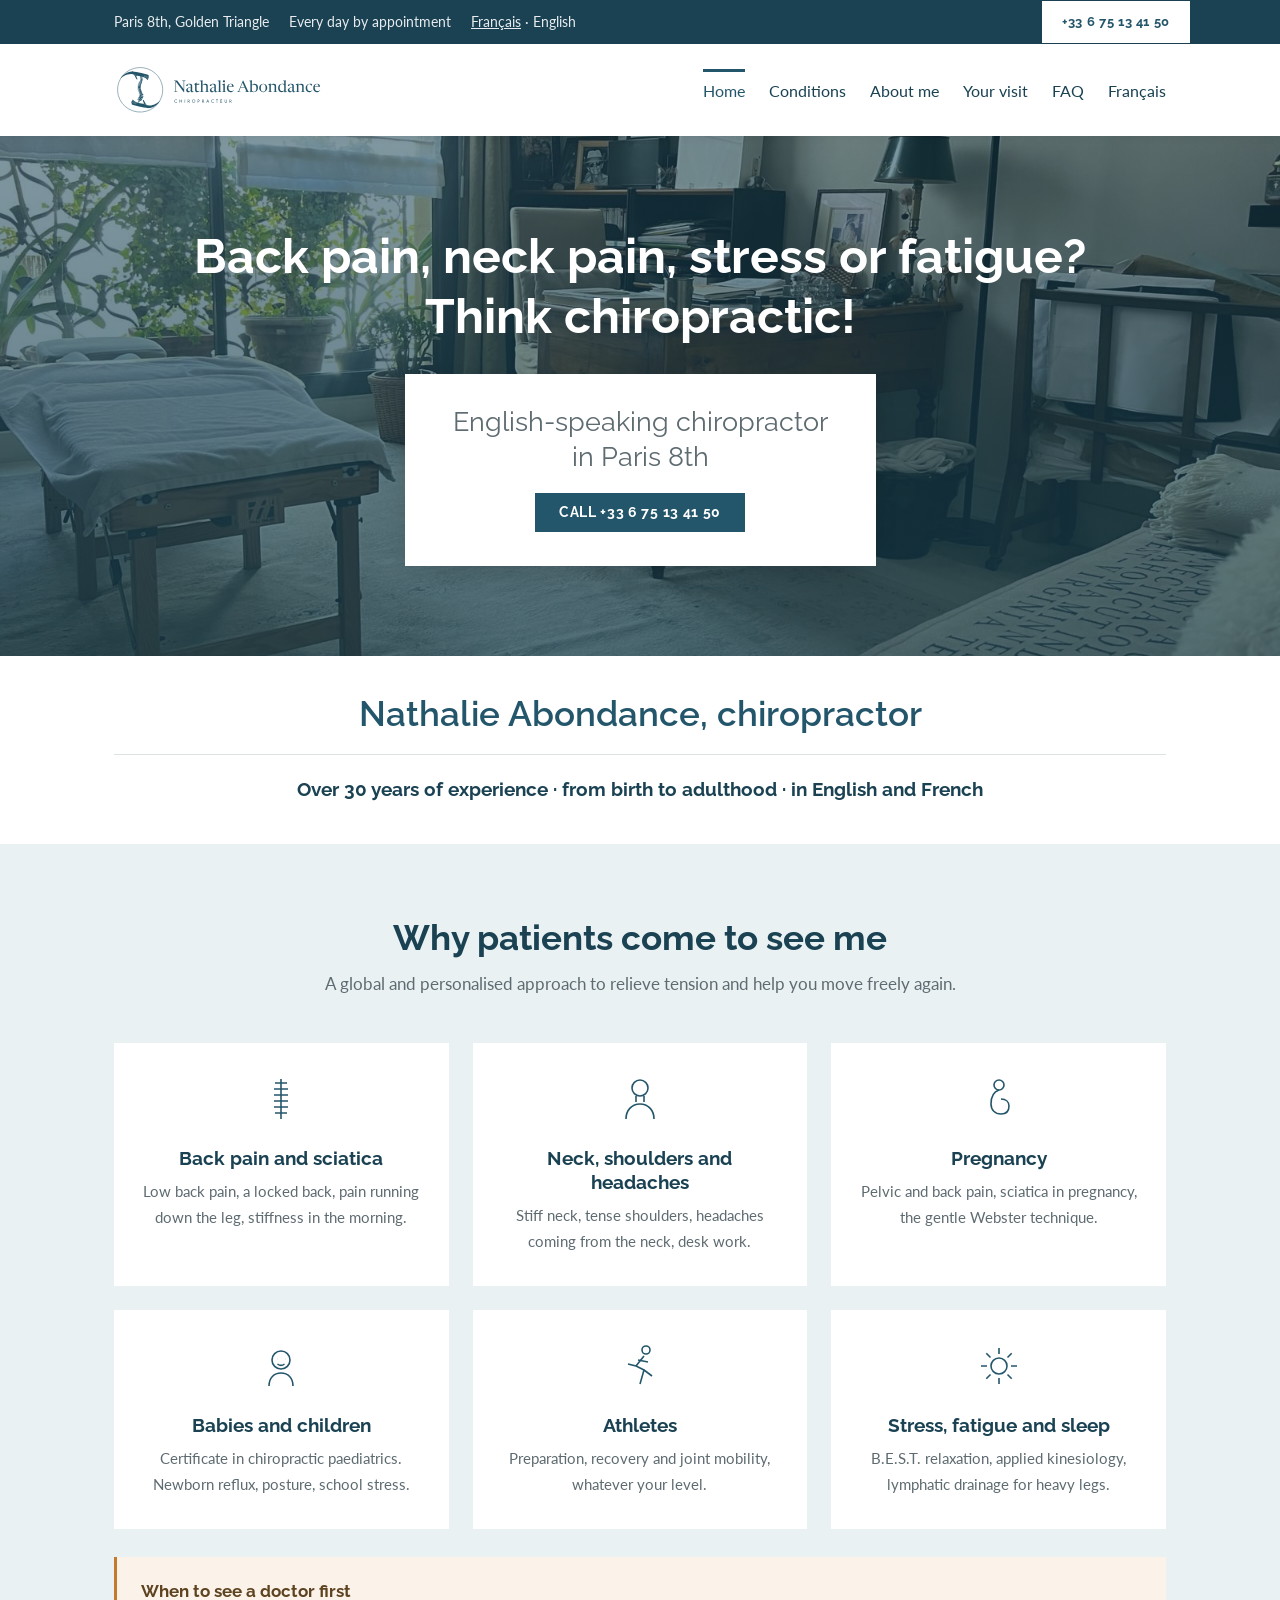
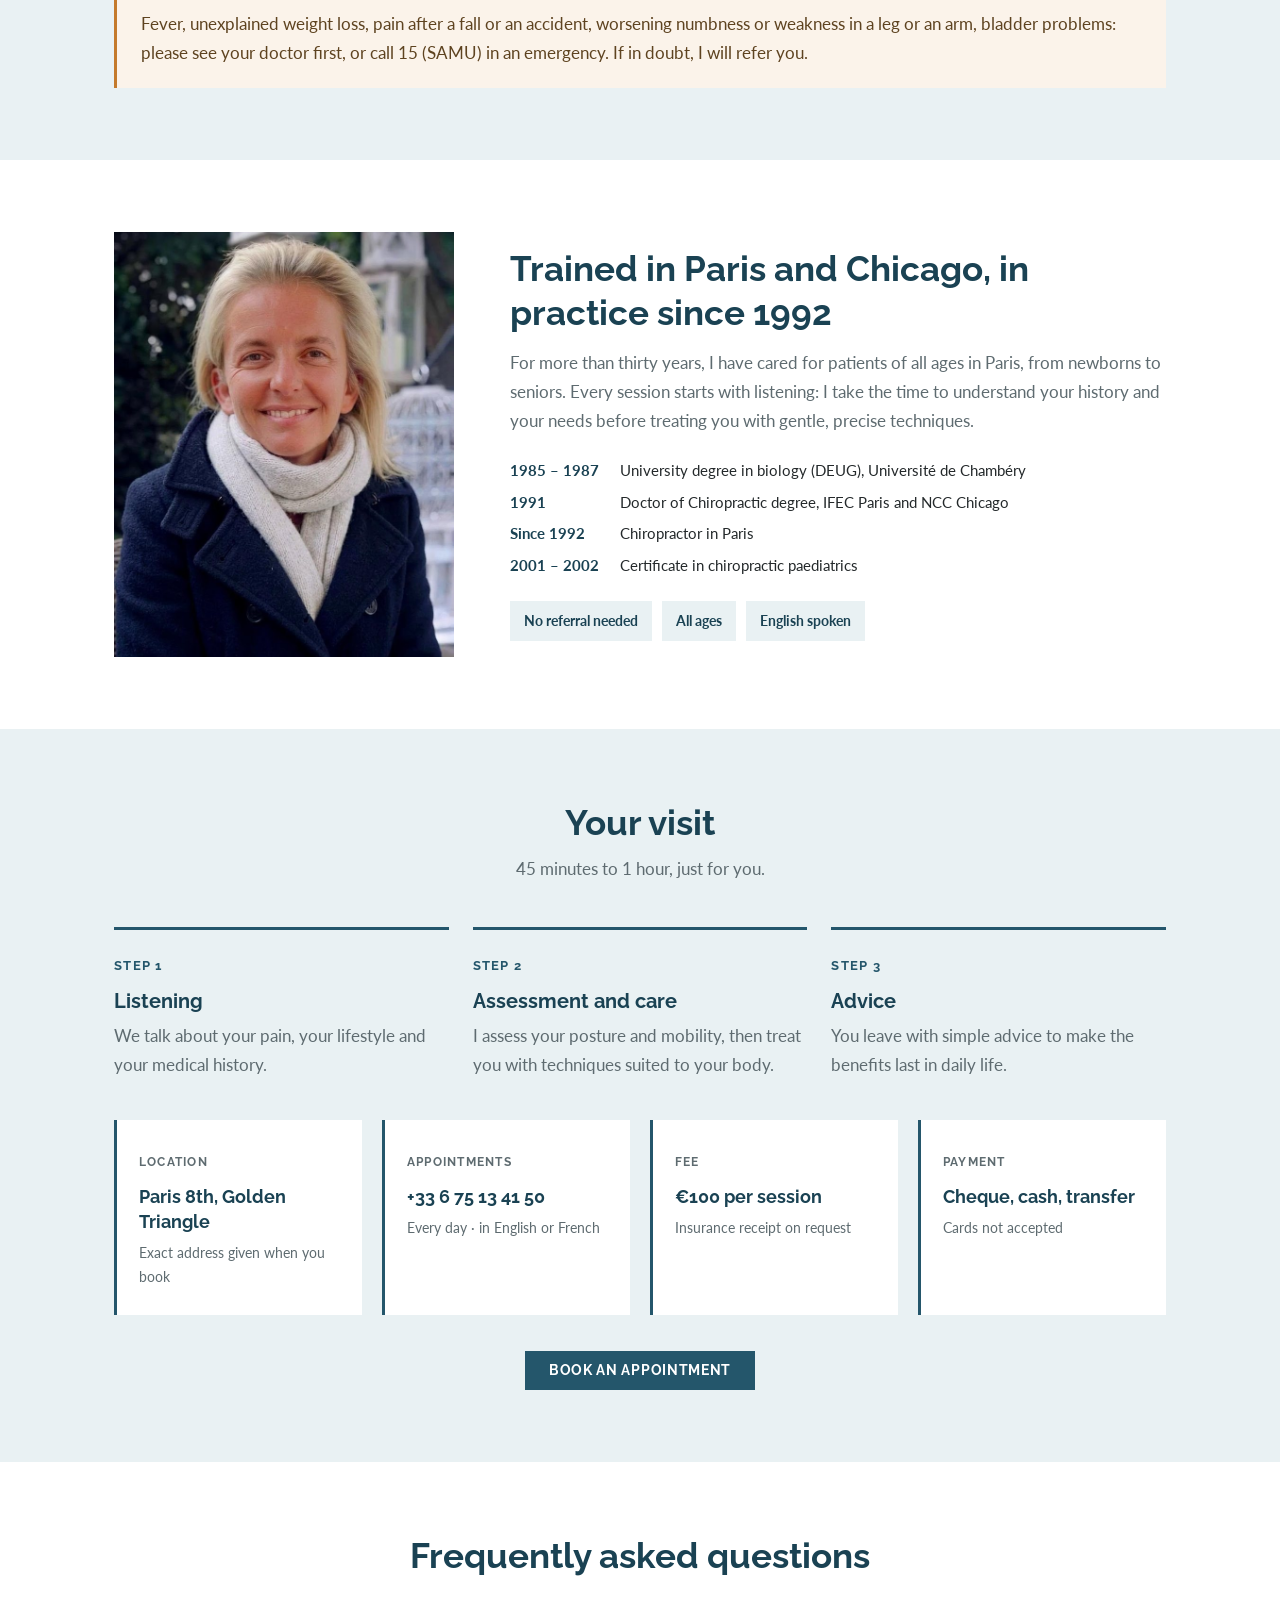
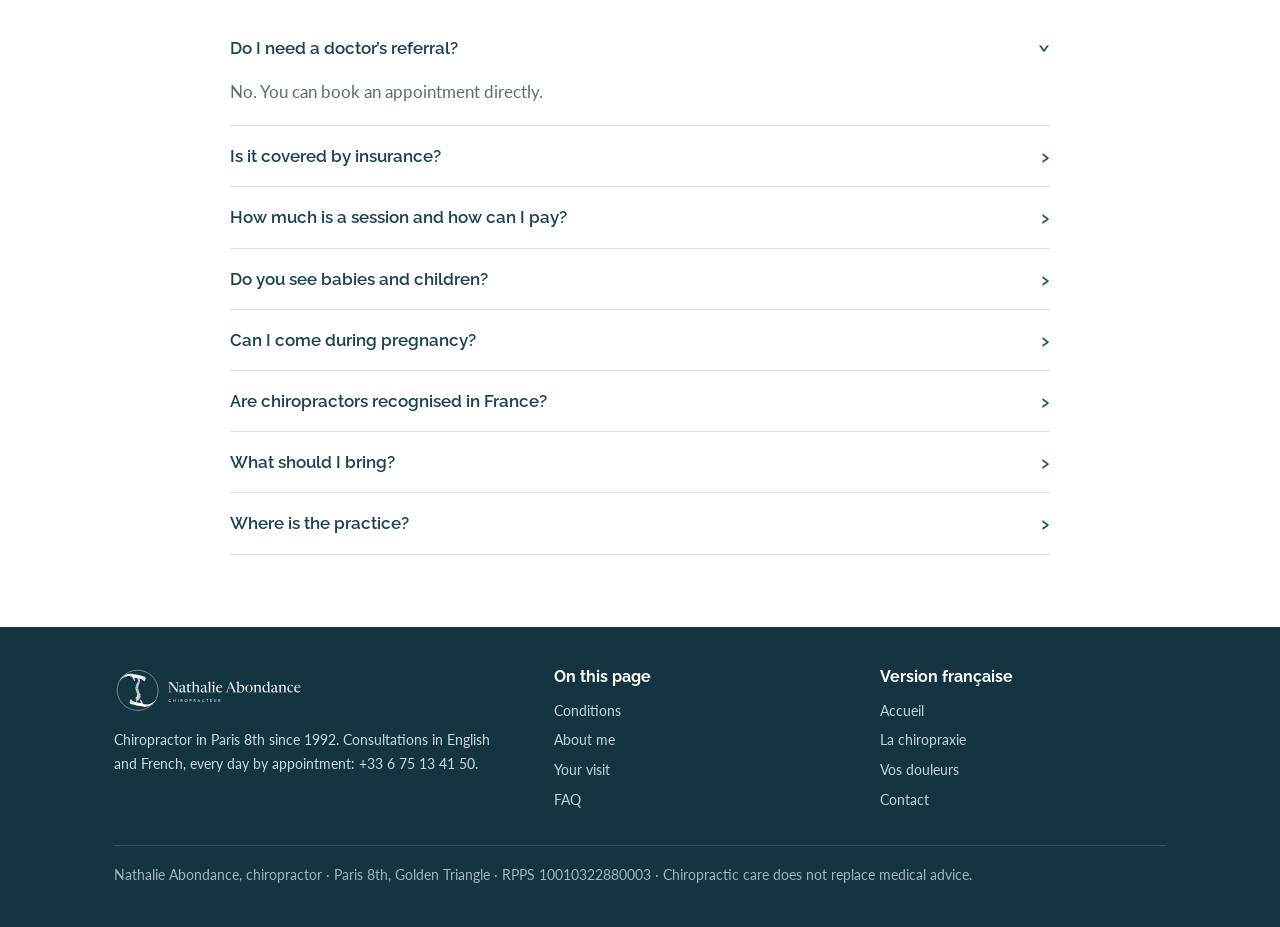
==== commit b27267e3: "Nouveau site : 13 pages, mise en page bleue, nouvelle photo, page anglaise refaite Structure inspiré" ====
--- a/en.html
+++ b/en.html
@@ -2,7 +2,7 @@
 <html lang="en">
 <head>
 <meta charset="utf-8">
-<meta name="viewport" content="width=device-width, initial-scale=1, viewport-fit=cover">
+<meta name="viewport" content="width=device-width, initial-scale=1">
 <title>Nathalie Abondance, English-speaking chiropractor in Paris 8th</title>
 <meta name="description" content="Nathalie Abondance, English-speaking chiropractor in Paris 8th arrondissement (Golden Triangle), trained in Paris and Chicago, in practice since 1992. Back and neck pain, stress, pregnancy, babies and children. €100 per session, by appointment.">
 <link rel="canonical" href="https://nabondance-chiro.fr/en.html">
@@ -11,216 +11,125 @@
 <link rel="alternate" hreflang="x-default" href="https://nabondance-chiro.fr/">
 <meta property="og:type" content="website">
 <meta property="og:locale" content="en_GB">
-<meta property="og:title" content="Nathalie Abondance, English-speaking chiropractor in Paris">
-<meta property="og:description" content="Over 30 years of experience. A global and personalized approach, from birth to adulthood. Consultations in English and French. Paris 8th, Golden Triangle.">
+<meta property="og:title" content="Nathalie Abondance, English-speaking chiropractor in Paris 8th">
+<meta property="og:description" content="Nathalie Abondance, English-speaking chiropractor in Paris 8th arrondissement (Golden Triangle), trained in Paris and Chicago, in practice since 1992. Back and neck pain, stress, pregnancy, babies and children. €100 per session, by appointment.">
 <meta property="og:image" content="https://nabondance-chiro.fr/images/portrait.jpg">
-<meta name="theme-color" content="#F3EDE1">
-<link rel="preconnect" href="https://fonts.googleapis.com">
-<link rel="preconnect" href="https://fonts.gstatic.com" crossorigin>
-<link rel="stylesheet" href="https://fonts.googleapis.com/css2?family=Newsreader:ital,opsz,wght@0,6..72,400;0,6..72,500;1,6..72,400&family=Jost:wght@400;500&family=Homemade+Apple&display=swap">
+<meta name="theme-color" content="#1A4253">
 <link rel="icon" href="logo/favicon.svg" type="image/svg+xml">
 <link rel="icon" href="logo/favicon-32.png" sizes="32x32" type="image/png">
 <link rel="apple-touch-icon" href="logo/apple-touch-icon.png">
-<link rel="stylesheet" href="styles.css">
+<link rel="preconnect" href="https://fonts.googleapis.com">
+<link rel="preconnect" href="https://fonts.gstatic.com" crossorigin>
+<link rel="stylesheet" href="https://fonts.googleapis.com/css2?family=Raleway:wght@400;600;700&family=Lato:wght@400;700&display=swap">
+<link rel="stylesheet" href="style.css">
 <script type="application/ld+json">
 {
   "@context": "https://schema.org",
   "@type": "MedicalBusiness",
-  "name": "Nathalie Abondance, chiropractor",
-  "description": "English-speaking chiropractor in Paris 8th, Golden Triangle. In practice since 1992. Adults, pregnant women, babies and children.",
-  "url": "https://nabondance-chiro.fr/en.html",
+  "name": "Nathalie Abondance, chiropracteur",
+  "description": "Cabinet de chiropraxie à Paris 8e, Triangle d'Or. Depuis 1992. Adultes, femmes enceintes, nourrissons et enfants. Consultation en français et en anglais.",
+  "url": "https://nabondance-chiro.fr/",
   "image": "https://nabondance-chiro.fr/images/portrait.jpg",
   "logo": "https://nabondance-chiro.fr/logo/logo.svg",
   "telephone": "+33675134150",
-  "priceRange": "€100",
+  "priceRange": "100 €",
   "currenciesAccepted": "EUR",
-  "paymentAccepted": "Cheque, cash, bank transfer",
-  "availableLanguage": ["en", "fr"],
+  "paymentAccepted": "Chèque, espèces, virement bancaire",
+  "availableLanguage": ["fr", "en"],
   "address": {
     "@type": "PostalAddress",
     "postalCode": "75008",
     "addressLocality": "Paris",
+    "addressRegion": "Île-de-France",
     "addressCountry": "FR"
   },
-  "areaServed": "Paris"
+  "areaServed": "Paris",
+  "founder": {
+    "@type": "Person",
+    "name": "Nathalie Abondance",
+    "jobTitle": "Chiropracteur",
+    "knowsLanguage": ["fr", "en"],
+    "alumniOf": [
+      {"@type": "EducationalOrganization", "name": "IFEC, Institut Franco-Européen de Chiropraxie, Paris"},
+      {"@type": "EducationalOrganization", "name": "NCC, Chicago"}
+    ]
+  },
+  "makesOffer": {
+    "@type": "Offer",
+    "name": "Séance de chiropraxie (45 min à 1 h)",
+    "price": "100",
+    "priceCurrency": "EUR"
+  }
 }
 </script>
 </head>
 <body>
-
-<header class="entete">
-  <div class="cadre">
-    <a class="marque" href="#home"><img src="logo/logo.svg" alt="Nathalie Abondance, chiropractor" width="622" height="156"></a>
-    <nav class="nav" aria-label="Main navigation">
-      <a href="#approach">Approach</a>
-      <a href="#background">Background</a>
-      <a href="#practice">Practice &amp; fees</a>
-      <a href="#faq">FAQ</a>
-      <a class="langue" href="index.html" hreflang="fr" lang="fr">FR</a>
-      <a class="bouton" href="tel:+33675134150">Book<span>: +33 6 75 13 41 50</span></a>
-    </nav>
+<div class="barre"><div class="cadre">
+  <div class="liens"><span>Paris 8th, Golden Triangle</span><span>Every day by appointment</span><span><a href="index.html" hreflang="fr" lang="fr">Français</a> · English</span></div>
+  <a class="bouton" href="tel:+33675134150">+33 6 75 13 41 50</a>
+</div></div>
+<header class="entete"><div class="cadre">
+  <a href="en.html"><img src="logo/logo-bleu.svg" alt="Nathalie Abondance, chiropractor"></a>
+  <nav class="nav"><a class="actif" href="#top">Home</a><a href="#conditions">Conditions</a><a href="#about">About me</a><a href="#visit">Your visit</a><a href="#faq">FAQ</a><a href="index.html" hreflang="fr" lang="fr">Français</a></nav>
+</div></header>
+<details class="mobile-nav"><summary>Menu</summary><a href="#conditions">Conditions</a><a href="#about">About me</a><a href="#visit">Your visit</a><a href="#faq">FAQ</a><a href="index.html" lang="fr">Français</a></details>
+<main id="top">
+<div class="heros"><div class="cadre">
+  <h1>Back pain, neck pain, stress or fatigue?<br>Think chiropractic!</h1>
+  <div class="boite"><p>English-speaking chiropractor<br>in Paris 8th</p><a class="bouton" href="tel:+33675134150">Call +33 6 75 13 41 50</a></div>
+</div></div>
+<div class="cadre bandeau">
+  <h2>Nathalie Abondance, chiropractor</h2>
+  <p>Over 30 years of experience · from birth to adulthood · in English and French</p>
+</div>
+<section class="brume" id="conditions"><div class="cadre">
+  <h2 class="titre">Why patients come to see me</h2>
+  <p class="sous">A global and personalised approach to relieve tension and help you move freely again.</p>
+  <div class="cartes"><div class="carte"><svg viewBox="0 0 48 48"><path d="M24 4v40"/><path d="M18 8h12M17 14h14M17 20h14M17 26h14M17 32h14M18 38h12"/></svg><h3>Back pain and sciatica</h3><p>Low back pain, a locked back, pain running down the leg, stiffness in the morning.</p></div><div class="carte"><svg viewBox="0 0 48 48"><circle cx="24" cy="13" r="8"/><path d="M20 21v6M28 21v6M10 44c0-9 6-15 14-15s14 6 14 15"/></svg><h3>Neck, shoulders and headaches</h3><p>Stiff neck, tense shoulders, headaches coming from the neck, desk work.</p></div><div class="carte"><svg viewBox="0 0 48 48"><circle cx="24" cy="10" r="5"/><path d="M24 15c-6 2-8 8-8 14s4 10 10 10 8-4 8-8-3-7-8-7"/></svg><h3>Pregnancy</h3><p>Pelvic and back pain, sciatica in pregnancy, the gentle Webster technique.</p></div><div class="carte"><svg viewBox="0 0 48 48"><circle cx="24" cy="18" r="9"/><path d="M20 17h.1M28 17h.1M20.5 22c2 1.6 5 1.6 7 0M12 44c0-8 5-13 12-13s12 5 12 13"/></svg><h3>Babies and children</h3><p>Certificate in chiropractic paediatrics. Newborn reflux, posture, school stress.</p></div><div class="carte"><svg viewBox="0 0 48 48"><circle cx="30" cy="8" r="4"/><path d="M28 14l-8 10 8 4-4 14M20 24l-8-2M28 28l8 6M22 18l10 2"/></svg><h3>Athletes</h3><p>Preparation, recovery and joint mobility, whatever your level.</p></div><div class="carte"><svg viewBox="0 0 48 48"><circle cx="24" cy="24" r="8"/><path d="M24 6v6M24 36v6M6 24h6M36 24h6M11.3 11.3l4.2 4.2M32.5 32.5l4.2 4.2M36.7 11.3l-4.2 4.2M15.5 32.5l-4.2 4.2"/></svg><h3>Stress, fatigue and sleep</h3><p>B.E.S.T. relaxation, applied kinesiology, lymphatic drainage for heavy legs.</p></div></div>
+  <div class="encart alerte"><b>When to see a doctor first</b>Fever, unexplained weight loss, pain after a fall or an accident, worsening numbness or weakness in a leg or an arm, bladder problems: please see your doctor first, or call 15 (SAMU) in an emergency. If in doubt, I will refer you.</div>
+</div></section>
+<section id="about"><div class="cadre qui">
+  <img src="images/portrait.jpg" alt="Nathalie Abondance, chiropractor in Paris">
+  <div>
+    <h2>Trained in Paris and Chicago, in practice since 1992</h2>
+    <p>For more than thirty years, I have cared for patients of all ages in Paris, from newborns to seniors. Every session starts with listening: I take the time to understand your history and your needs before treating you with gentle, precise techniques.</p>
+    <ul class="dates">
+      <li><b>1985 – 1987</b>University degree in biology (DEUG), Université de Chambéry</li>
+      <li><b>1991</b>Doctor of Chiropractic degree, IFEC Paris and NCC Chicago</li>
+      <li><b>Since 1992</b>Chiropractor in Paris</li>
+      <li><b>2001 – 2002</b>Certificate in chiropractic paediatrics</li>
+    </ul>
+    <div class="badges"><span>No referral needed</span><span>All ages</span><span>English spoken</span></div>
   </div>
-</header>
-
-<main>
-  <section class="bande accroche" id="home">
-    <div class="cadre">
-      <div>
-        <p class="etiquette">Chiropractor in Paris 8th · Golden Triangle</p>
-        <h1>Restore balance to your body <em>and mind</em></h1>
-        <hr class="filet-court">
-        <p class="sous-titre">A global and personalized approach to help you move better, feel better, live better.</p>
-        <ul class="infos-cles">
-          <li>Since 1992</li>
-          <li>All ages, from birth</li>
-          <li>Consultations in English and French</li>
-        </ul>
-        <div class="actions">
-          <a class="bouton" href="tel:+33675134150">Book an appointment</a>
-          <a class="bouton bouton--clair" href="#practice">Fees and practical info</a>
-        </div>
-        <p class="tel-visible">Every day by appointment: <strong>+33 6 75 13 41 50</strong></p>
-      </div>
-      <figure class="portrait" style="margin:0">
-        <img src="images/portrait.jpg" alt="Portrait of Nathalie Abondance, chiropractor in Paris" width="660" height="864">
-        <div class="sceau" aria-label="Over 30 years of experience"><b>30+</b><span>years of<br>experience</span></div>
-        <figcaption class="mot-main">A natural approach<br>for a better quality of life</figcaption>
-      </figure>
-    </div>
-  </section>
-
-  <section class="bande bande--sable experience" id="background" aria-labelledby="t-bg">
-    <div class="cadre">
-      <div>
-        <p class="etiquette">Over 30 years of practice</p>
-        <h2 class="titre-section" id="t-bg">Trained in Paris and Chicago, in practice since 1992</h2>
-      </div>
-      <div class="texte">
-        <p>For more than thirty years, I have cared for patients of all ages in Paris, from newborns to seniors, whether they suffer from back, neck or joint pain or simply want to feel better in their body.</p>
-        <p>Every session starts with listening. I take the time to understand your history, your daily life and your needs before treating you with gentle, precise techniques.</p>
-        <ol class="parcours">
-          <li><time>1985 – 1987</time><div><b>University degree in biology (DEUG)</b><span>Université de Chambéry</span></div></li>
-          <li><time>1991</time><div><b>Doctor of Chiropractic degree</b><span>IFEC, Paris</span></div></li>
-          <li><time>1991</time><div><b>Doctor of Chiropractic degree</b><span>NCC, Chicago</span></div></li>
-          <li><time>Since 1992</time><div><b>Chiropractor in Paris</b><span>Private practice, by appointment</span></div></li>
-          <li><time>2001 – 2002</time><div><b>Certificate in chiropractic paediatrics</b><span>Care for babies and children</span></div></li>
-        </ol>
-      </div>
-    </div>
-  </section>
-
-  <section class="bande" id="approach" aria-labelledby="t-ap">
-    <div class="cadre">
-      <p class="etiquette">My approach</p>
-      <h2 class="titre-section" id="t-ap">Chiropractic care founded on listening, precision and movement</h2>
-      <div class="piliers">
-        <article class="pilier">
-          <svg viewBox="0 0 48 48" aria-hidden="true"><path d="M24 4v40"/><path d="M18 8h12M17 14h14M17 20h14M17 26h14M17 32h14M18 38h12"/></svg>
-          <h3>Clinical assessment</h3>
-          <p>Analysis of your posture, mobility and imbalances in the musculoskeletal system.</p>
-        </article>
-        <article class="pilier">
-          <svg viewBox="0 0 48 48" aria-hidden="true"><path d="M14 4c0 8-4 10-4 20s2 16 2 20M34 4c0 8 4 10 4 20s-2 16-2 20"/><circle cx="24" cy="12" r="1.2"/><circle cx="24" cy="18" r="1.2"/><circle cx="24" cy="24" r="1.2"/><circle cx="24" cy="30" r="1.2"/><circle cx="24" cy="36" r="1.2"/></svg>
-          <h3>Joint &amp; soft tissue adjustments</h3>
-          <p>Gentle, precise techniques to restore mobility and reduce tension.</p>
-        </article>
-        <article class="pilier">
-          <svg viewBox="0 0 48 48" aria-hidden="true"><circle cx="24" cy="24" r="6"/><circle cx="24" cy="24" r="2"/><path d="M24 18V6M24 30v12M18 24H6M30 24h12M19.8 19.8l-8-8M28.2 28.2l8 8M28.2 19.8l8-8M19.8 28.2l-8 8M24 9l-3-3M24 9l3-3M9 24l-3 3M39 24l3-3"/></svg>
-          <h3>Neurological approach</h3>
-          <p>Supports the nervous system and the coordination of your body’s functions.</p>
-        </article>
-        <article class="pilier">
-          <svg viewBox="0 0 48 48" aria-hidden="true"><path d="M22 44c0-12 2-22 14-32"/><path d="M24 30c-10 2-16-4-16-14 10 0 16 6 16 14z"/><path d="M27 24c0-10 6-16 15-17 0 10-5 16-15 17z"/></svg>
-          <h3>Personalized care plan</h3>
-          <p>Based on your needs: pain relief, posture, stress, fatigue, sport, mobility.</p>
-        </article>
-        <article class="pilier">
-          <svg viewBox="0 0 48 48" aria-hidden="true"><circle cx="24" cy="24" r="8"/><path d="M24 6v6M24 36v6M6 24h6M36 24h6M11.3 11.3l4.2 4.2M32.5 32.5l4.2 4.2M36.7 11.3l-4.2 4.2M15.5 32.5l-4.2 4.2"/></svg>
-          <h3>Lasting wellbeing</h3>
-          <p>For a healthier, more active body and a calmer mind.</p>
-        </article>
-      </div>
-    </div>
-  </section>
-
-  <section class="bande bande--sable" aria-labelledby="t-who">
-    <div class="cadre">
-      <p class="etiquette">Who I see</p>
-      <h2 class="titre-section" id="t-who">From birth to adulthood</h2>
-      <div class="publics">
-        <div class="public"><h3>Back and neck pain</h3><p>Neck, mid back, lower back, coccyx: relieve pain and move freely again. Shoulder tension, posture, desk work.</p></div>
-        <div class="public"><h3>Stress and fatigue</h3><p>B.E.S.T. relaxation technique and applied kinesiology to release built-up tension.</p></div>
-        <div class="public"><h3>Pregnancy</h3><p>Support throughout pregnancy with the Webster technique, a gentle approach to the pelvis.</p></div>
-        <div class="public"><h3>Babies and children</h3><p>Certificate in chiropractic paediatrics. Newborn reflux, posture, school stress.</p><small>Under 6 months, French law requires a medical certificate of no contraindication.</small></div>
-        <div class="public"><h3>Wellbeing</h3><p>Lymphatic drainage for heavy legs, rebalancing of back tension.</p></div>
-        <div class="public"><h3>Athletes</h3><p>Preparation, recovery and joint mobility, whatever your level.</p></div>
-      </div>
-      <p class="note">No referral is needed to see a chiropractor in France. Chiropractic care does not replace medical advice: if in doubt, I will refer you to your doctor.</p>
-    </div>
-  </section>
-
-  <section class="bande" aria-labelledby="t-session">
-    <div class="cadre">
-      <p class="etiquette">What to expect</p>
-      <h2 class="titre-section" id="t-session">45 minutes to 1 hour, just for you</h2>
-      <ol class="etapes">
-        <li><h3>Listening</h3><p>We talk about your pain, your lifestyle and your medical history.</p></li>
-        <li><h3>Assessment and care</h3><p>I assess your posture and mobility, then treat you with techniques suited to your body.</p></li>
-        <li><h3>Advice</h3><p>You leave with simple advice to make the benefits last in daily life.</p></li>
-      </ol>
-    </div>
-  </section>
-
-  <section class="bande bande--sable" id="practice" aria-labelledby="t-practice">
-    <div class="cadre">
-      <p class="etiquette">The practice</p>
-      <h2 class="titre-section" id="t-practice">A calm, bright space in the heart of the 8th arrondissement</h2>
-      <div class="contact">
-        <img src="images/cabinet.jpg" alt="Nathalie Abondance’s practice: treatment table, antique desk and large windows onto greenery" width="1200" height="900" loading="lazy">
-        <div class="fiches">
-          <div class="fiche">
-            <svg viewBox="0 0 24 24" aria-hidden="true"><path d="M12 22s7-6.5 7-12a7 7 0 0 0-14 0c0 5.5 7 12 7 12z"/><circle cx="12" cy="10" r="2.5"/></svg>
-            <div><p class="etiquette">Location</p><p>Paris 8th, Golden Triangle<small>The exact address is given when you book.</small></p></div>
-          </div>
-          <div class="fiche">
-            <svg viewBox="0 0 24 24" aria-hidden="true"><rect x="3" y="4" width="18" height="18" rx="2"/><path d="M16 2v4M8 2v4M3 10h18"/></svg>
-            <div><p class="etiquette">Appointments</p><p><a href="tel:+33675134150">+33 6 75 13 41 50</a><small>Every day, by appointment · in English or French</small></p></div>
-          </div>
-          <div class="fiche">
-            <svg viewBox="0 0 24 24" aria-hidden="true"><circle cx="12" cy="12" r="10"/><path d="M15.5 8.5a4 4 0 1 0 0 7M7 11h6M7 13.5h6"/></svg>
-            <div><p class="etiquette">Fee</p><p>€100 per session<small>45 min to 1 hour · insurance receipt on request</small></p></div>
-          </div>
-          <div class="fiche">
-            <svg viewBox="0 0 24 24" aria-hidden="true"><rect x="2" y="6" width="20" height="13" rx="2"/><path d="M2 10h20M6 15h4"/></svg>
-            <div><p class="etiquette">Payment</p><p>Cheque, cash or bank transfer<small>Cards are not accepted.</small></p></div>
-          </div>
-        </div>
-      </div>
-    </div>
-  </section>
-
-  <section class="bande" id="faq" aria-labelledby="t-faq">
-    <div class="cadre">
-      <p class="etiquette">Frequently asked questions</p>
-      <h2 class="titre-section" id="t-faq">Before your first appointment</h2>
-      <div class="faq">
-        <details open><summary>Do I need a doctor’s referral?</summary><p>No. You can book an appointment directly.</p></details>
-        <details><summary>Is it covered by insurance?</summary><p>Chiropractic care is not covered by the French national health system, but many private insurers and French “mutuelles” reimburse all or part of the sessions. A receipt for your insurance is provided on request.</p></details>
-        <details><summary>Do you see babies and children?</summary><p>Yes, I see patients of all ages and hold a certificate in chiropractic paediatrics. For babies under 6 months, French law requires a medical certificate of no contraindication.</p></details>
-        <details><summary>How can I pay?</summary><p>By cheque, in cash or by bank transfer. Cards are not accepted.</p></details>
-        <details><summary>What should I bring?</summary><p>Any recent scans or reports (X-rays, MRI) and comfortable clothing.</p></details>
-      </div>
-    </div>
-  </section>
+</div></section>
+<section class="brume" id="visit"><div class="cadre">
+  <h2 class="titre">Your visit</h2>
+  <p class="sous">45 minutes to 1 hour, just for you.</p>
+  <div class="etapes">
+    <div class="etape"><span>Step 1</span><h3>Listening</h3><p>We talk about your pain, your lifestyle and your medical history.</p></div>
+    <div class="etape"><span>Step 2</span><h3>Assessment and care</h3><p>I assess your posture and mobility, then treat you with techniques suited to your body.</p></div>
+    <div class="etape"><span>Step 3</span><h3>Advice</h3><p>You leave with simple advice to make the benefits last in daily life.</p></div>
+  </div>
+  <div class="infos">
+    <div class="info"><b>Location</b><p>Paris 8th, Golden Triangle</p><small>Exact address given when you book</small></div>
+    <div class="info"><b>Appointments</b><p>+33 6 75 13 41 50</p><small>Every day · in English or French</small></div>
+    <div class="info"><b>Fee</b><p>€100 per session</p><small>Insurance receipt on request</small></div>
+    <div class="info"><b>Payment</b><p>Cheque, cash, transfer</p><small>Cards not accepted</small></div>
+  </div>
+  <p class="centre"><a class="bouton" href="tel:+33675134150">Book an appointment</a></p>
+</div></section>
+<section id="faq"><div class="cadre">
+  <h2 class="titre">Frequently asked questions</h2>
+  <div class="faq"><details open><summary>Do I need a doctor’s referral?</summary><p>No. You can book an appointment directly.</p></details><details><summary>Is it covered by insurance?</summary><p>Chiropractic care is not covered by the French national health system, but many private insurers and French “mutuelles” reimburse all or part of the sessions. A receipt for your insurance is provided on request.</p></details><details><summary>How much is a session and how can I pay?</summary><p>€100 per session, lasting 45 minutes to 1 hour. Payment by cheque, in cash or by bank transfer. Cards are not accepted.</p></details><details><summary>Do you see babies and children?</summary><p>Yes, I see patients of all ages and hold a certificate in chiropractic paediatrics. For babies under 6 months, French law requires a medical certificate of no contraindication.</p></details><details><summary>Can I come during pregnancy?</summary><p>Yes, in every trimester. I use the Webster technique, a gentle approach to the pelvis, with positions adapted to your pregnancy.</p></details><details><summary>Are chiropractors recognised in France?</summary><p>Yes. The title of chiropractor has been recognised by French law since 4 March 2002, and practice has been regulated by decree since 2011.</p></details><details><summary>What should I bring?</summary><p>Any recent scans or reports (X-rays, MRI), a list of your current treatments and comfortable clothing.</p></details><details><summary>Where is the practice?</summary><p>In Paris 8th arrondissement, in the Golden Triangle. The exact address is given when you book.</p></details></div>
+</div></section>
 </main>
-
-<footer class="pied">
-  <div class="cadre">
-    <p class="devise">Chiropractic care founded on listening, precision and movement.</p>
-    <img class="logo-pied" src="logo/logo-creme.svg" alt="" width="622" height="156" loading="lazy">
-    <p class="legal">Nathalie Abondance, chiropractor · Paris 8th · +33 6 75 13 41 50 · <a href="index.html" hreflang="fr" lang="fr">Français</a></p>
+<footer><div class="cadre">
+  <div class="colonnes">
+    <div><img src="logo/logo-blanc.svg" alt=""><p>Chiropractor in Paris 8th since 1992. Consultations in English and French, every day by appointment: +33 6 75 13 41 50.</p></div>
+    <div><h4>On this page</h4><a href="#conditions">Conditions</a><a href="#about">About me</a><a href="#visit">Your visit</a><a href="#faq">FAQ</a></div>
+    <div><h4>Version française</h4><a href="index.html" lang="fr">Accueil</a><a href="chiropraxie.html" lang="fr">La chiropraxie</a><a href="pour-qui.html" lang="fr">Vos douleurs</a><a href="contact.html" lang="fr">Contact</a></div>
   </div>
-</footer>
-
+  <p class="bas">Nathalie Abondance, chiropractor · Paris 8th, Golden Triangle · RPPS 10010322880003 · Chiropractic care does not replace medical advice.</p>
+</div></footer>
 </body>
 </html>
--- a/style.css
+++ b/style.css
@@ -0,0 +1,159 @@
+:root{--ardoise:#1A4253;--ardoise-f:#143441;--ambre:#24566B;--ambre-f:#1A4253;--brume:#E9F1F3;--encre:#24292B;--gris:#5E6B70;--filet:#D9E3E7;--titre:"Raleway",system-ui,sans-serif;--sans:"Lato",system-ui,sans-serif}
+*{box-sizing:border-box}html{scroll-behavior:smooth}
+body{margin:0;background:#fff;color:var(--encre);font:400 17px/1.7 var(--sans);overflow-x:clip}
+img{max-width:100%;display:block}a{color:inherit}h1,h2,h3,p{margin:0}
+h1,h2,h3{font-family:var(--titre);line-height:1.25}
+.cadre{max-width:1100px;margin:0 auto;padding:0 24px}
+.bouton{display:inline-block;padding:13px 24px;background:var(--ambre);color:#fff;text-decoration:none;font:700 .85rem/1 var(--titre);text-transform:uppercase;letter-spacing:.05em}
+.bouton:hover{background:var(--ambre-f)}
+/* Barre du haut */
+.barre{background:var(--ardoise);color:#fff;font-size:.86rem}
+.barre .cadre{display:flex;align-items:center;justify-content:space-between;gap:20px;min-height:44px;padding-right:0}
+.barre .liens{display:flex;gap:20px}.barre .liens span{opacity:.9}
+.barre .bouton{padding:15px 20px;font-size:.8rem}
+/* En-tête */
+.entete{background:#fff;position:sticky;top:0;z-index:5;box-shadow:0 2px 8px rgba(0,0,0,.05)}
+.entete .cadre{display:flex;align-items:center;justify-content:space-between;min-height:92px;gap:24px}
+.entete img{width:210px}
+.nav{display:flex;gap:24px}
+.nav a{text-decoration:none;color:var(--ardoise);font-size:.98rem;padding:6px 0;border-top:3px solid transparent}
+.nav a.actif{color:var(--ambre);border-top-color:var(--ambre)}
+.nav a:hover{color:var(--ambre)}
+@media(max-width:900px){.nav{display:none}.barre .liens span:nth-child(n+2){display:none}}
+/* Accroche */
+.heros{position:relative;min-height:520px;display:grid;place-items:center;text-align:center;background:url(images/cabinet-large.jpg) center 55%/cover;padding:60px 0}
+.heros::before{content:"";position:absolute;inset:0;background:rgba(240,243,244,.78)}
+.heros .cadre{position:relative}
+.heros h1{font-size:clamp(2rem,4.4vw,3rem);font-weight:700;color:var(--ardoise)}
+.heros .boite{background:#fff;display:inline-block;padding:30px 48px 34px;margin-top:28px;box-shadow:0 10px 30px -14px rgba(0,0,0,.3)}
+.heros .boite p{font:400 1.7rem/1.3 var(--titre);color:var(--gris);margin-bottom:18px}
+/* Bandeau titre */
+.bandeau{text-align:center;padding:36px 24px 40px}
+.bandeau h2{color:var(--ambre);font-weight:600;font-size:clamp(1.6rem,3vw,2.2rem);padding-bottom:18px;border-bottom:1px solid #dde2e4}
+.bandeau p{font:700 1.2rem/1.5 var(--titre);color:var(--ardoise);margin-top:20px}
+/* Cartes douleurs */
+.brume{background:var(--brume)}
+section{padding:72px 0}
+.titre{font-size:clamp(1.7rem,3vw,2.2rem);color:var(--ardoise);text-align:center;font-weight:700}
+.sous{text-align:center;color:var(--gris);margin-top:10px}
+.cartes{display:grid;grid-template-columns:repeat(3,1fr);gap:24px;margin-top:44px}
+.carte{background:#fff;padding:32px 28px;text-align:center;transition:transform .2s,box-shadow .2s}
+.carte:hover{transform:translateY(-4px);box-shadow:0 14px 30px -16px rgba(0,0,0,.3)}
+.carte svg{width:48px;height:48px;fill:none;stroke:var(--ambre);stroke-width:1.6;margin:0 auto 14px}
+.carte h3{font-size:1.2rem;color:var(--ardoise)}
+.carte p{color:var(--gris);font-size:.96rem;margin-top:8px}
+.carte small{display:block;font-size:.84rem;color:var(--ambre-f);margin-top:8px}
+/* Qui suis-je */
+.qui{display:grid;grid-template-columns:340px 1fr;gap:56px;align-items:center}
+.qui img{width:100%;aspect-ratio:4/5;object-fit:cover}
+.qui h2{font-size:clamp(1.7rem,3vw,2.2rem);color:var(--ardoise)}
+.qui p{color:var(--gris);margin-top:14px}
+.badges{display:flex;flex-wrap:wrap;gap:10px;margin-top:22px}
+.badges span{background:var(--brume);color:var(--ardoise);padding:8px 14px;font-size:.88rem;font-weight:700}
+.dates{list-style:none;padding:0;margin:22px 0 0;display:grid;gap:6px;font-size:.95rem}
+.dates b{color:var(--ambre-f);display:inline-block;min-width:110px}
+/* Consultation */
+.etapes{display:grid;grid-template-columns:repeat(3,1fr);gap:24px;margin-top:44px}
+.etape{border-top:3px solid var(--ambre);padding-top:20px}
+.etape span{font:700 .8rem/1 var(--titre);color:var(--ambre);text-transform:uppercase;letter-spacing:.1em}
+.etape h3{font-size:1.25rem;color:var(--ardoise);margin-top:10px}
+.etape p{color:var(--gris);margin-top:8px}
+/* Infos */
+.infos{display:grid;grid-template-columns:repeat(4,1fr);gap:20px;margin-top:40px}
+.info{background:#fff;padding:26px 22px;border-left:3px solid var(--ambre)}
+.info b{font:700 .78rem/1 var(--titre);text-transform:uppercase;letter-spacing:.1em;color:var(--gris)}
+.info p{font:700 1.15rem/1.35 var(--titre);color:var(--ardoise);margin-top:10px}
+.info small{display:block;color:var(--gris);margin-top:6px;font-size:.88rem}
+.centre{text-align:center;margin-top:36px}
+.faq{max-width:820px;margin:40px auto 0}
+.faq details{border-bottom:1px solid #dde2e4}
+.faq summary{cursor:pointer;padding:18px 0;font:600 1.08rem/1.4 var(--titre);color:var(--ardoise);list-style:none;display:flex;justify-content:space-between;gap:20px}
+.faq summary::after{content:"›";color:var(--ambre);font-size:1.5rem;line-height:1;transition:transform .2s}
+.faq details[open] summary::after{transform:rotate(90deg)}
+.faq p{color:var(--gris);padding-bottom:18px}
+footer{background:var(--ardoise-f);color:#cfd8dc;padding:40px 0;font-size:.88rem;text-align:center}
+footer img{width:190px;margin:0 auto 16px}
+@media(max-width:900px){.cartes,.etapes,.qui{grid-template-columns:1fr}.infos{grid-template-columns:1fr 1fr}.qui img{max-width:320px}.heros .boite{padding:24px}}
+/* ---- Site complet ---- */
+.barre .bouton{background:#fff;color:var(--ambre)}
+.barre .bouton:hover{background:var(--brume)}
+.bouton--ligne{background:transparent;color:var(--ambre);box-shadow:inset 0 0 0 1.5px var(--ambre)}
+.bouton--ligne:hover{background:var(--brume)}
+.nav{align-items:center}
+.nav .menu{position:relative}
+.nav .menu>a::after{content:" ▾";font-size:.75em}
+.nav .sous-menu{display:none;position:absolute;left:-14px;top:100%;background:#fff;min-width:260px;box-shadow:0 14px 30px -12px rgba(0,0,0,.25);padding:8px 0;z-index:10}
+.nav .menu:hover .sous-menu,.nav .menu:focus-within .sous-menu{display:block}
+.nav .sous-menu a{display:block;padding:9px 18px;border:0}
+.nav .sous-menu a:hover{background:var(--brume)}
+.mobile-nav{display:none}
+@media(max-width:900px){.mobile-nav{display:block;background:#fff;border-bottom:1px solid var(--filet)}
+.mobile-nav summary{cursor:pointer;padding:12px 24px;font:700 1rem var(--titre);color:var(--ardoise)}
+.mobile-nav a{display:block;padding:8px 24px;text-decoration:none;color:var(--gris)}}
+.carte{display:block;text-decoration:none;color:inherit}
+.carte .lire{display:inline-block;margin-top:12px;font:700 .82rem/1 var(--titre);color:var(--ambre);text-transform:uppercase;letter-spacing:.05em}
+.titre-page{position:relative;background:url(images/cabinet-large.jpg) center 50%/cover;padding:64px 0 60px;text-align:center}
+.titre-page::before{content:"";position:absolute;inset:0;background:rgba(233,241,243,.88)}
+.titre-page .cadre{position:relative}
+.titre-page .fil{font-size:.88rem;color:var(--gris)}
+.titre-page .fil a{text-decoration:none}.titre-page .fil a:hover{text-decoration:underline}
+.titre-page h1{margin-top:10px;font-size:clamp(1.9rem,3.6vw,2.6rem);font-weight:700;color:var(--ardoise)}
+.titre-page p.chapeau{color:var(--gris);margin:14px auto 0;max-width:62ch;font-size:1.08rem}
+.article{display:grid;grid-template-columns:minmax(0,1fr) 300px;gap:56px;padding-block:64px}
+.article .corps{max-width:68ch;min-width:0}
+.corps h2{font-size:1.6rem;margin:40px 0 10px;color:var(--ardoise);font-weight:700}
+.corps h2:first-child{margin-top:0}
+.corps h3{font-size:1.15rem;margin:24px 0 6px;color:var(--ambre)}
+.corps p{color:var(--gris);margin-top:12px}
+.corps ul{color:var(--gris);padding-left:22px;margin:12px 0 0}
+.corps li{margin-top:6px}
+.encart{background:var(--brume);border-left:3px solid var(--ambre);padding:20px 24px;margin-top:28px;color:var(--ardoise)}
+.encart b{display:block;margin-bottom:4px;font-family:var(--titre)}
+.encart.alerte{background:#FBF3EA;border-left-color:#C47A2C;color:#5E4320}
+.cote{display:grid;gap:20px;align-content:start;position:sticky;top:120px}
+.cote .bloc{background:var(--brume);padding:24px}
+.cote .bloc h3{font:700 1.05rem/1.3 var(--titre);color:var(--ardoise)}
+.cote .bloc p{color:var(--gris);font-size:.95rem;margin-top:8px}
+.cote .bloc .bouton{margin-top:16px;width:100%;text-align:center}
+.cote .bloc ul{list-style:none;padding:0;margin:10px 0 0}
+.cote .bloc li a{display:block;padding:7px 0;text-decoration:none;color:var(--gris);border-bottom:1px solid var(--filet);font-size:.95rem}
+.cote .bloc li a:hover,.cote .bloc li a.ici{color:var(--ambre);font-weight:700}
+.deux-col{display:grid;grid-template-columns:1fr 1fr;gap:56px;align-items:center}
+.deux-col h2{font-size:clamp(1.7rem,3vw,2.2rem);color:var(--ardoise)}
+.deux-col p{color:var(--gris);margin-top:14px}
+.deux-col img{width:100%;aspect-ratio:4/3;object-fit:cover}
+.deux-col .bouton{margin-top:24px}
+.loi{background:var(--ardoise);color:#fff}
+.loi h2{color:#fff}.loi p{color:#d3e1e6}
+.loi ul{list-style:none;padding:0;margin:0;display:grid;gap:14px}
+.loi li{padding-left:34px;position:relative;color:#fff}
+.loi li::before{content:"✓";position:absolute;left:0;top:0;width:24px;height:24px;border-radius:50%;background:rgba(255,255,255,.15);display:grid;place-items:center;font-size:.8rem}
+.liens-pages{display:grid;grid-template-columns:repeat(3,1fr);gap:20px;margin-top:40px}
+.liens-pages a{display:block;background:#fff;padding:26px;text-decoration:none;border-top:3px solid var(--ambre);transition:transform .2s,box-shadow .2s}
+.liens-pages a:hover{transform:translateY(-3px);box-shadow:0 14px 30px -16px rgba(0,0,0,.3)}
+.liens-pages h3{font-size:1.1rem;color:var(--ardoise)}
+.liens-pages p{color:var(--gris);font-size:.95rem;margin-top:6px}
+.dates-table{background:#fff;padding:8px 28px}
+.dates-table div{display:grid;grid-template-columns:120px 1fr;gap:18px;padding:16px 0;border-bottom:1px solid var(--filet)}
+.dates-table div:last-child{border:0}
+.dates-table time{color:var(--ambre);font-weight:700}
+.dates-table b{display:block;color:var(--ardoise)}.dates-table span{color:var(--gris);font-size:.95rem}
+.contact-grille{display:grid;grid-template-columns:1fr 1fr;gap:0;background:#fff;box-shadow:0 10px 30px -18px rgba(0,0,0,.3)}
+.contact-grille img{width:100%;height:100%;object-fit:cover;min-height:360px}
+.contact-grille .infos-c{padding:40px}
+.contact-grille h2{font-size:1.8rem;color:var(--ardoise)}
+.contact-grille dl{margin:22px 0 0;display:grid;gap:14px}
+.contact-grille dt{font:700 .8rem/1.3 var(--titre);text-transform:uppercase;letter-spacing:.1em;color:var(--ambre)}
+.contact-grille dd{margin:2px 0 0;color:var(--gris)}
+.contact-grille .bouton{margin-top:24px}
+footer{text-align:left}
+footer .colonnes{display:grid;grid-template-columns:1.4fr 1fr 1fr;gap:40px}
+footer img{margin:0 0 14px}
+footer h4{margin:0 0 10px;color:#fff;font:700 1rem var(--titre)}
+footer .colonnes a{display:block;text-decoration:none;color:#c3d4db;padding:3px 0}
+footer .colonnes a:hover{color:#fff}
+footer .bas{border-top:1px solid rgba(255,255,255,.15);margin-top:30px;padding-top:18px;font-size:.85rem;color:#9fb6bf}
+@media(max-width:900px){.article,.deux-col,footer .colonnes,.contact-grille{grid-template-columns:1fr}.liens-pages{grid-template-columns:1fr}.cote{position:static}.dates-table div{grid-template-columns:1fr;gap:2px}}
+#consultation .info{background:var(--brume)}
+.heros::before{background:linear-gradient(180deg,rgba(26,66,83,.55),rgba(26,66,83,.72))}
+.heros h1{color:#fff}
